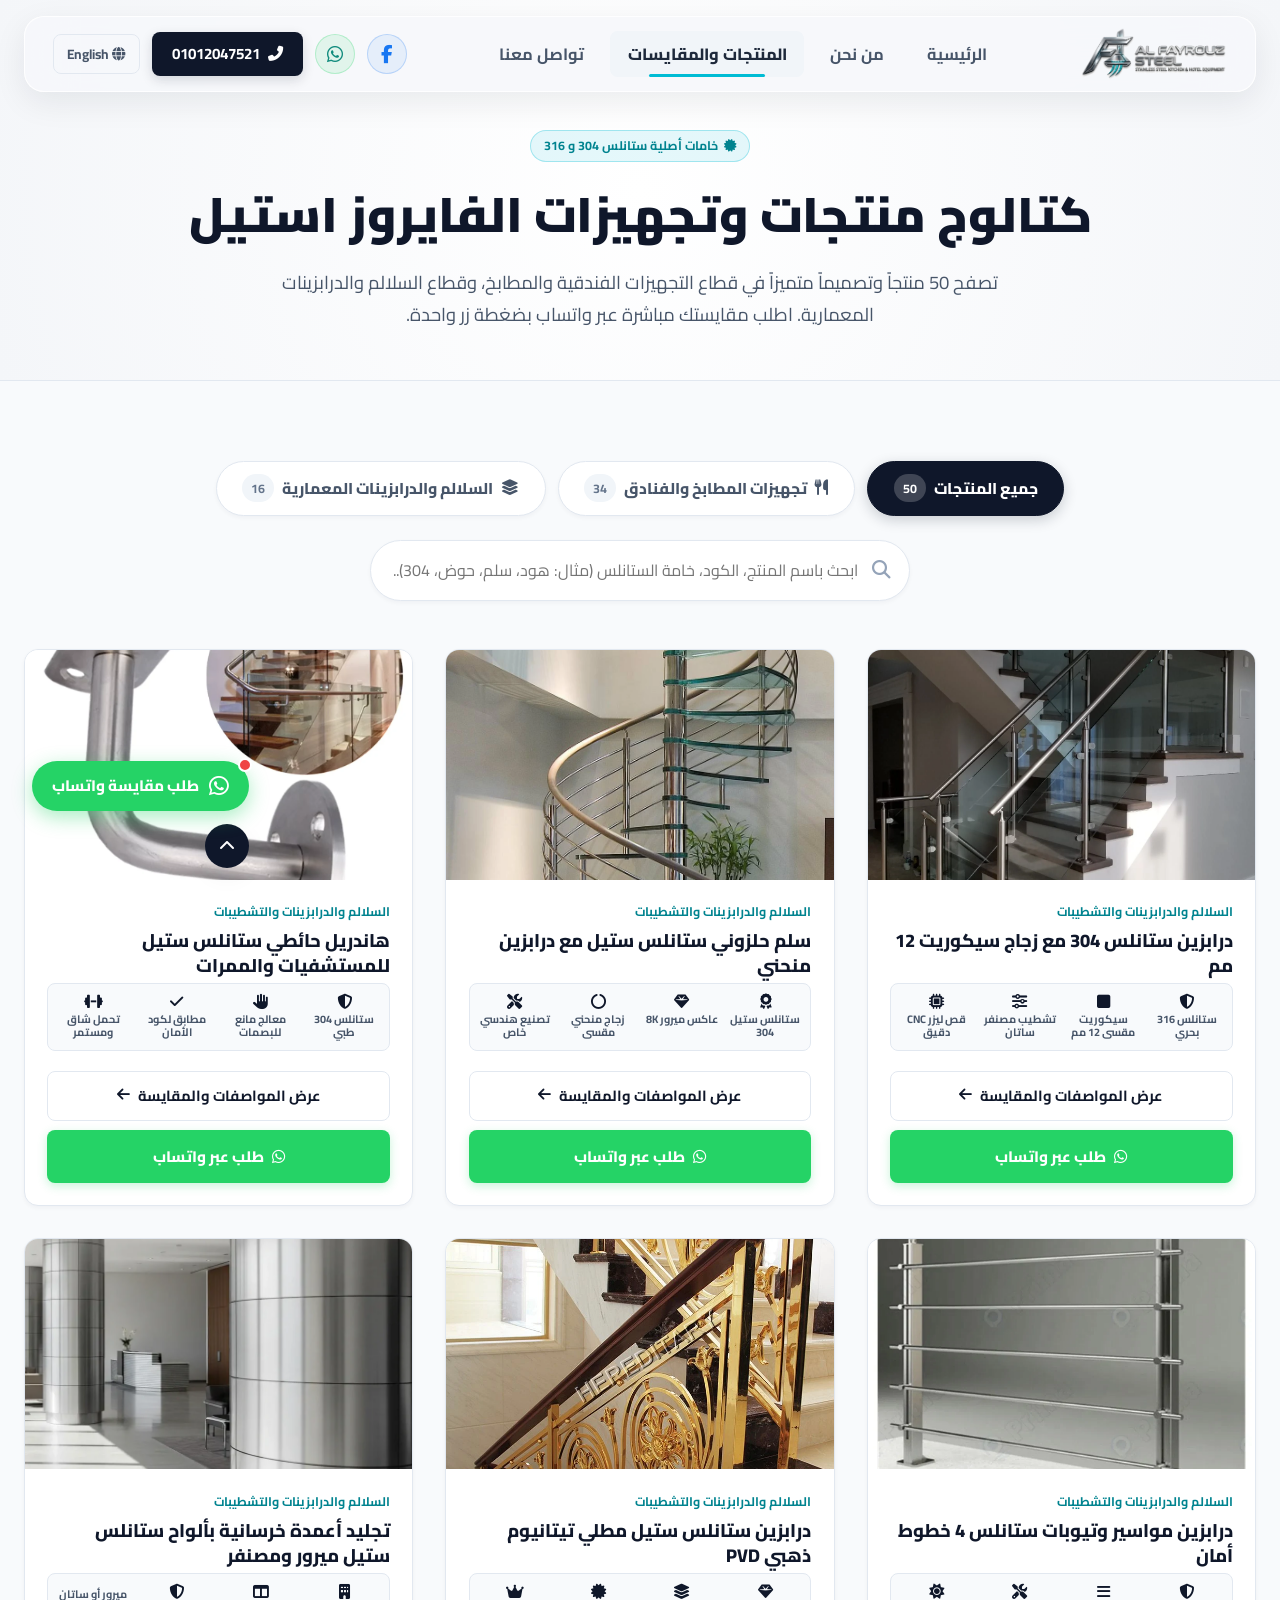
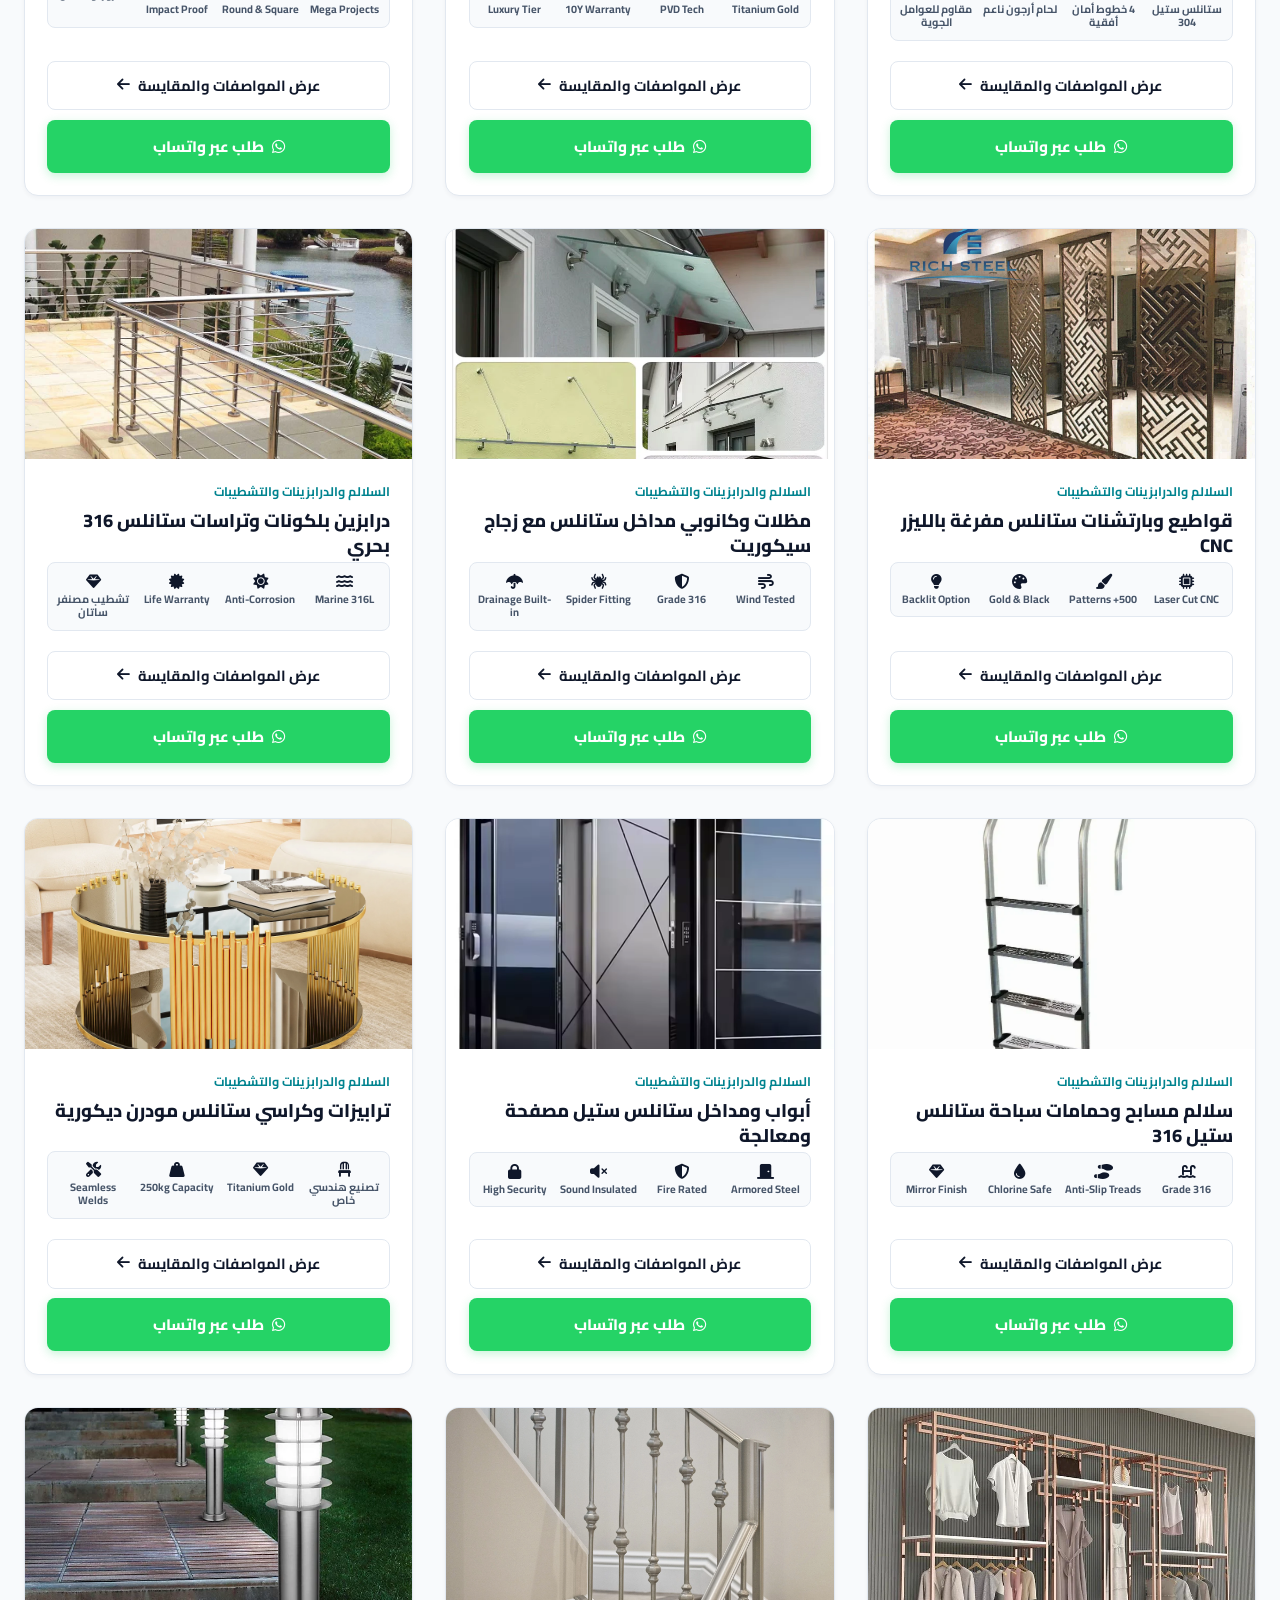
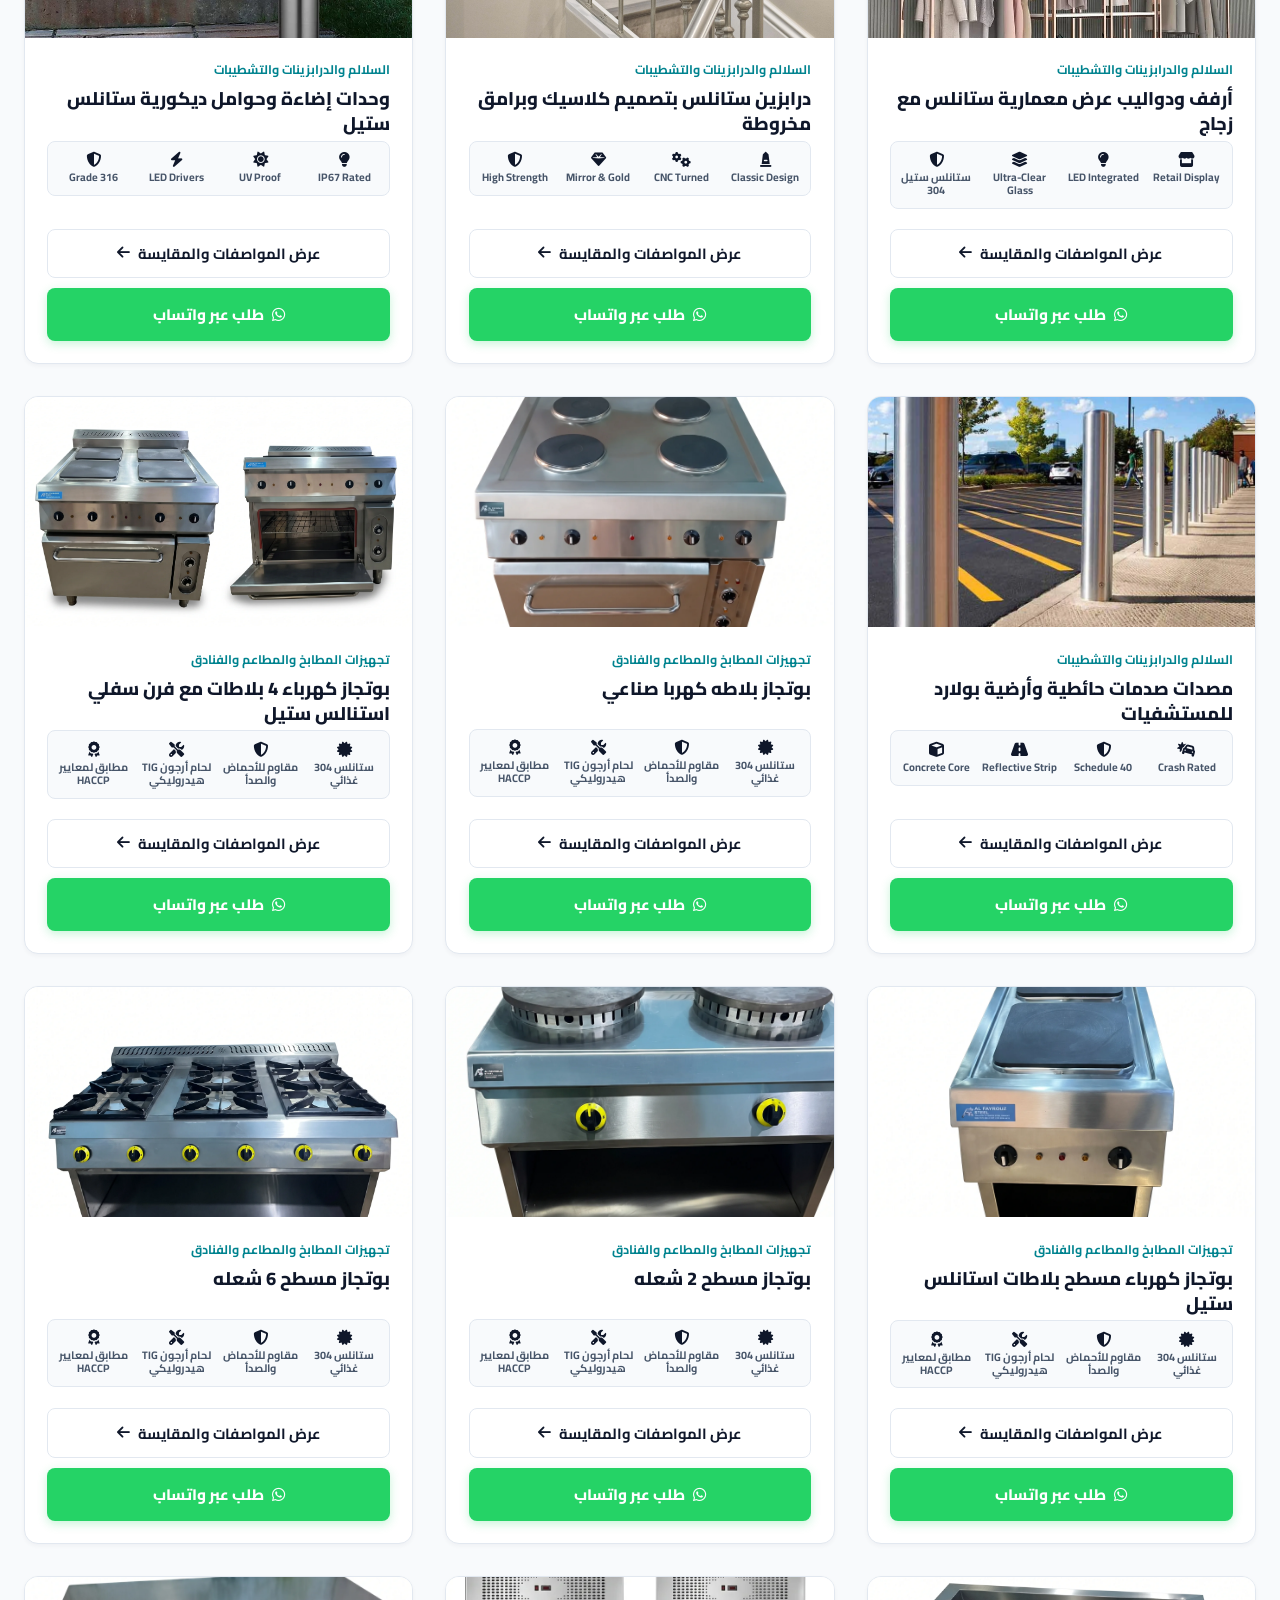
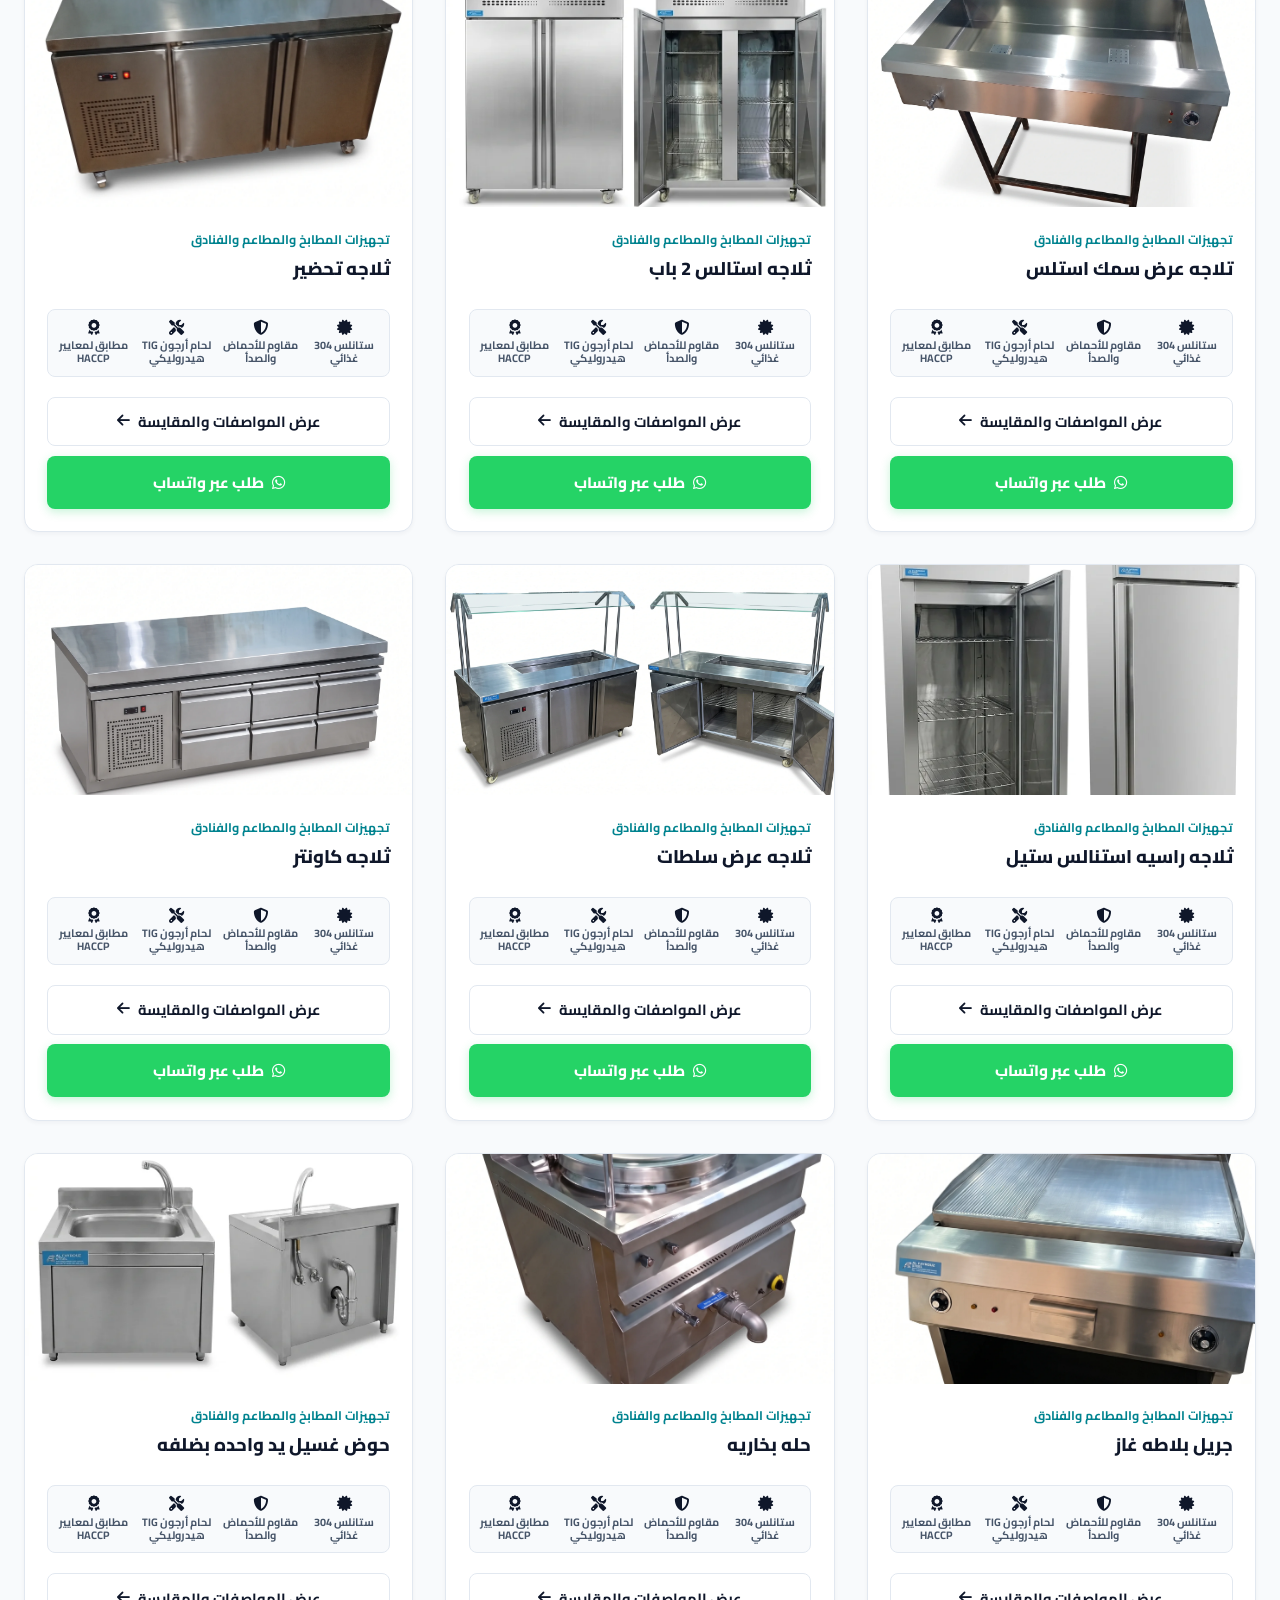
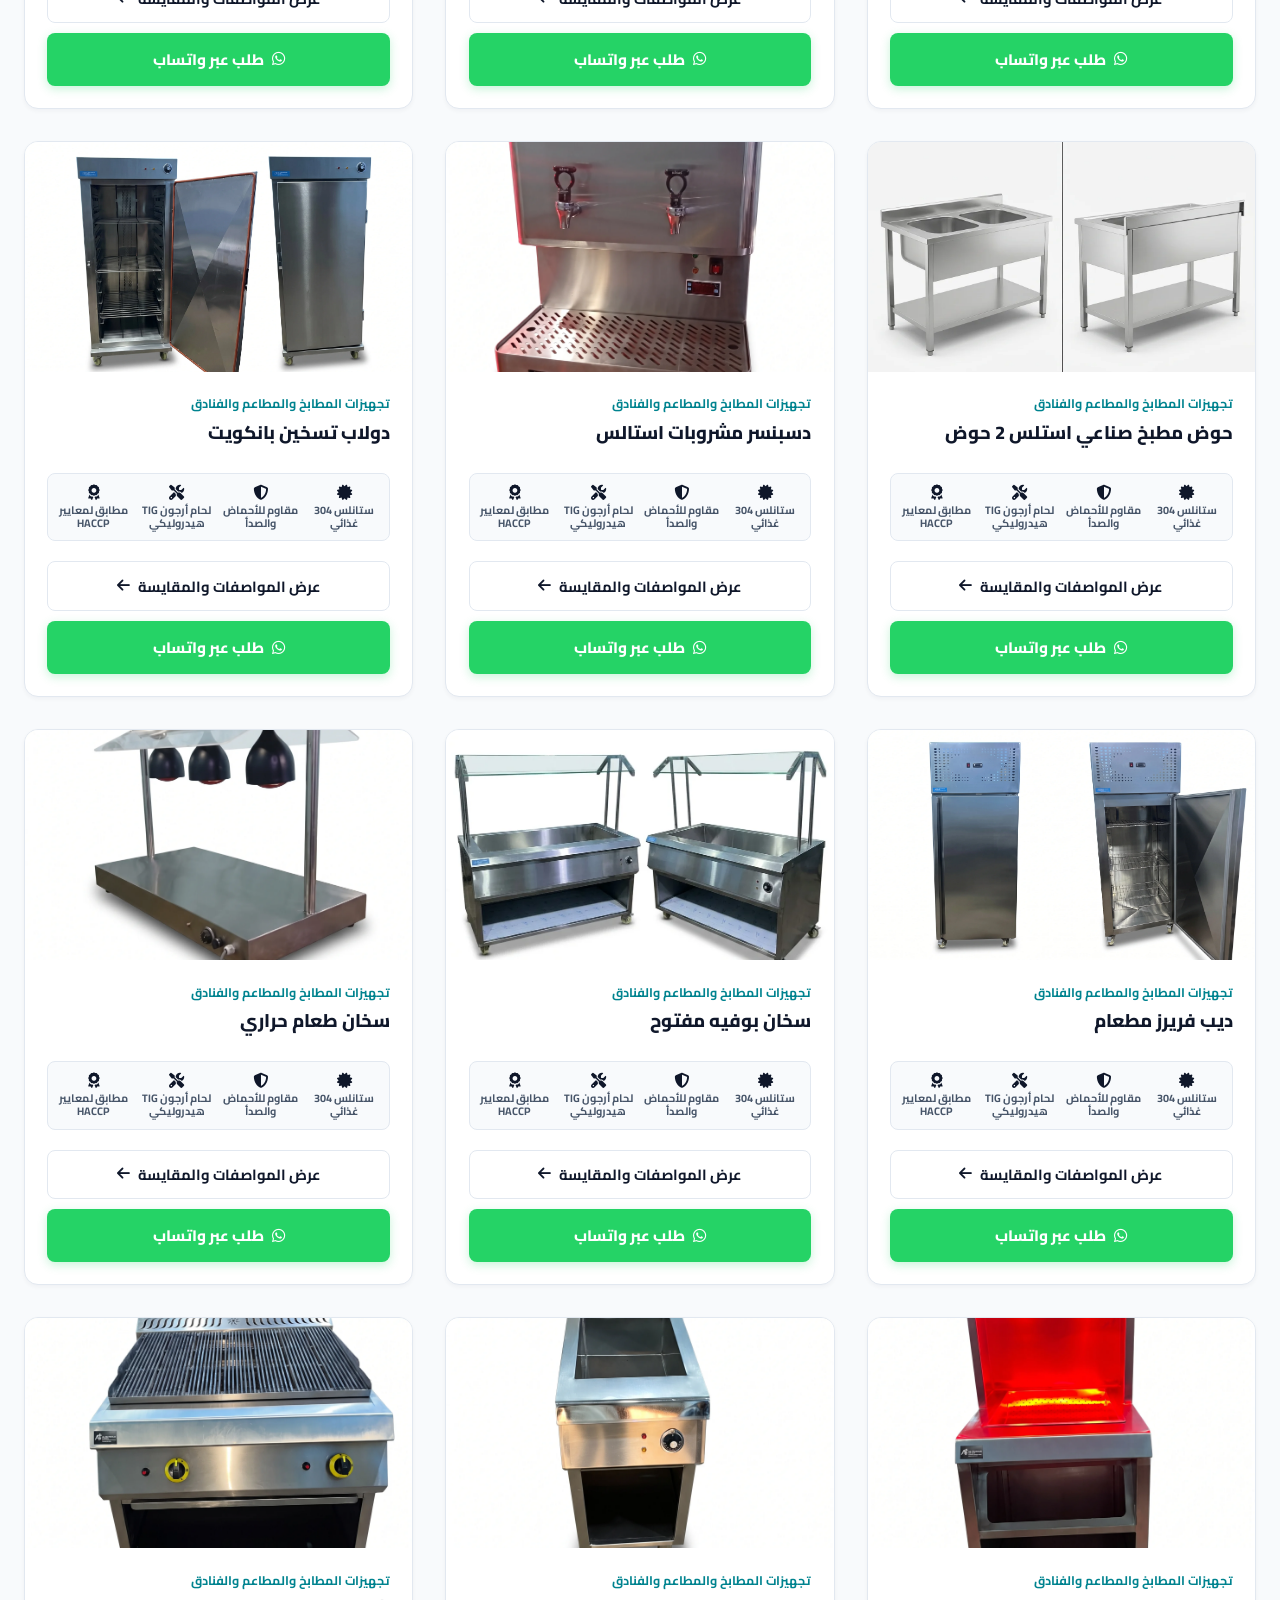
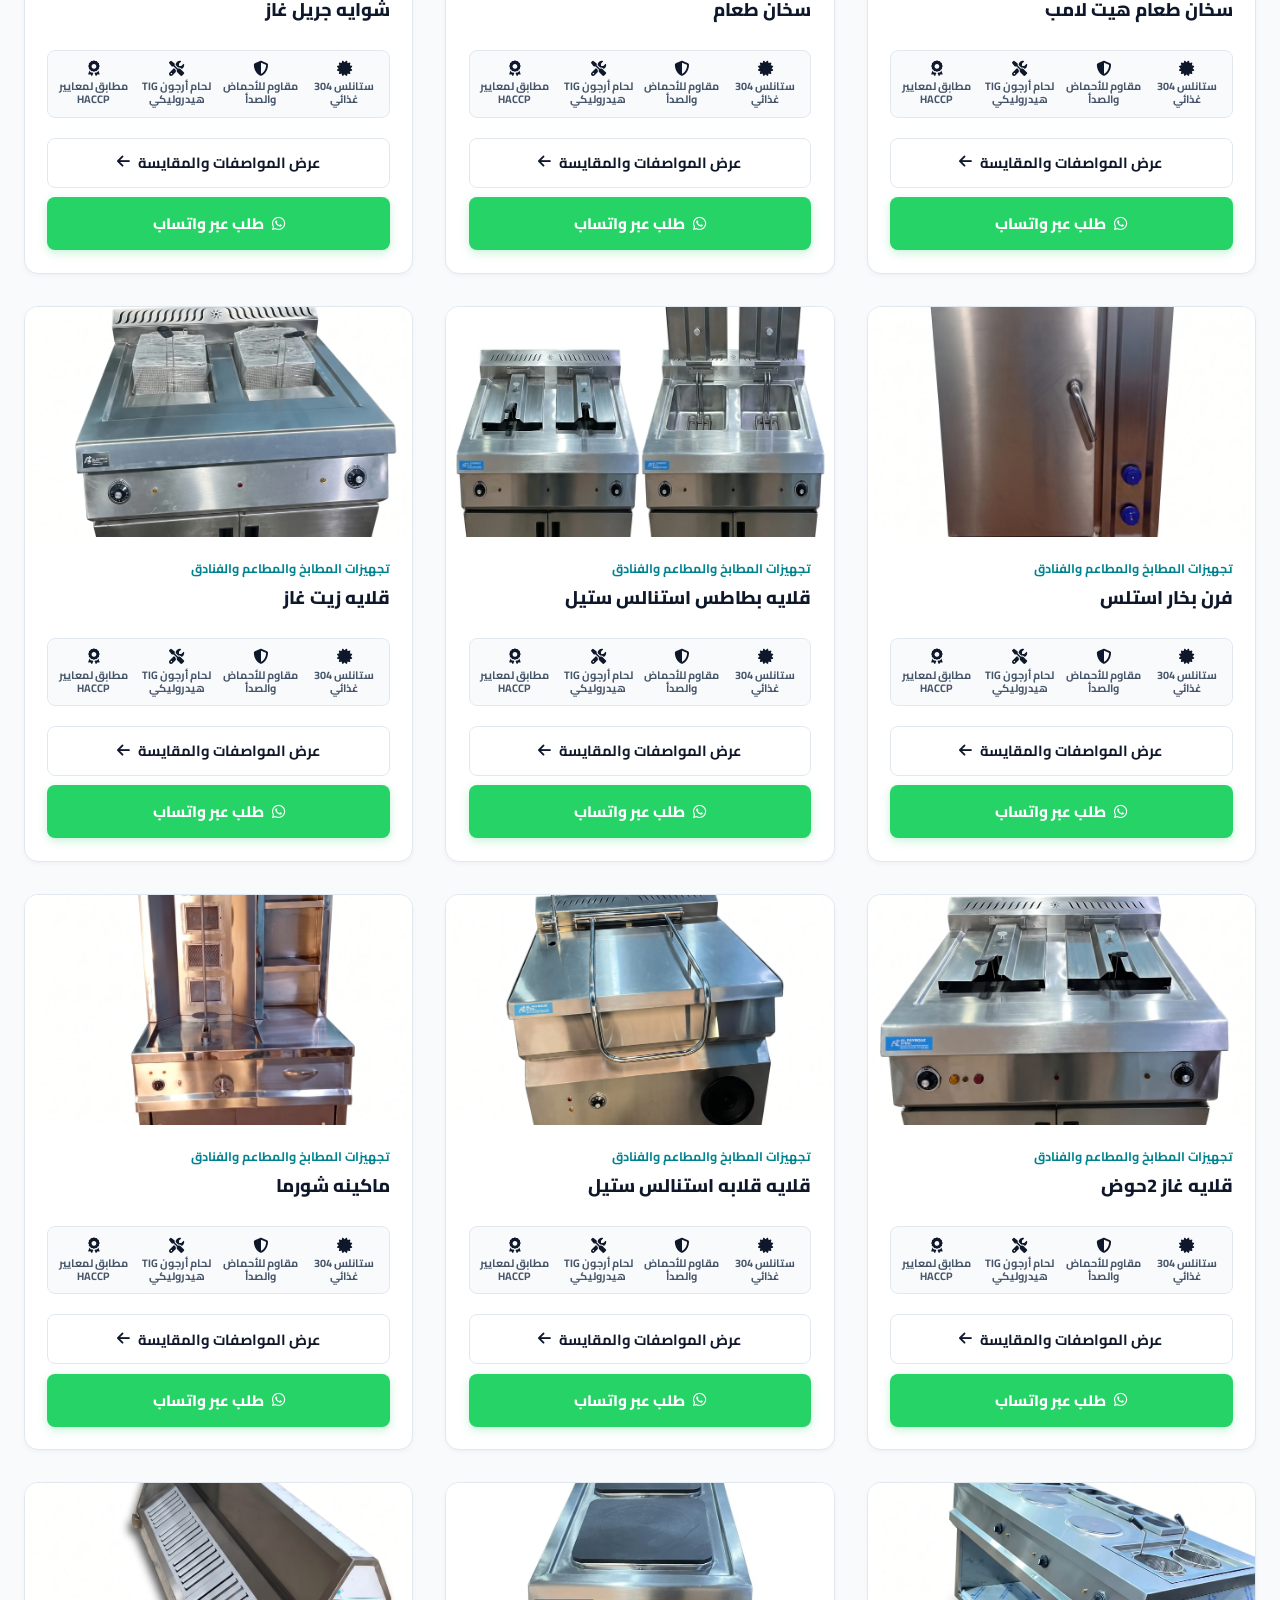
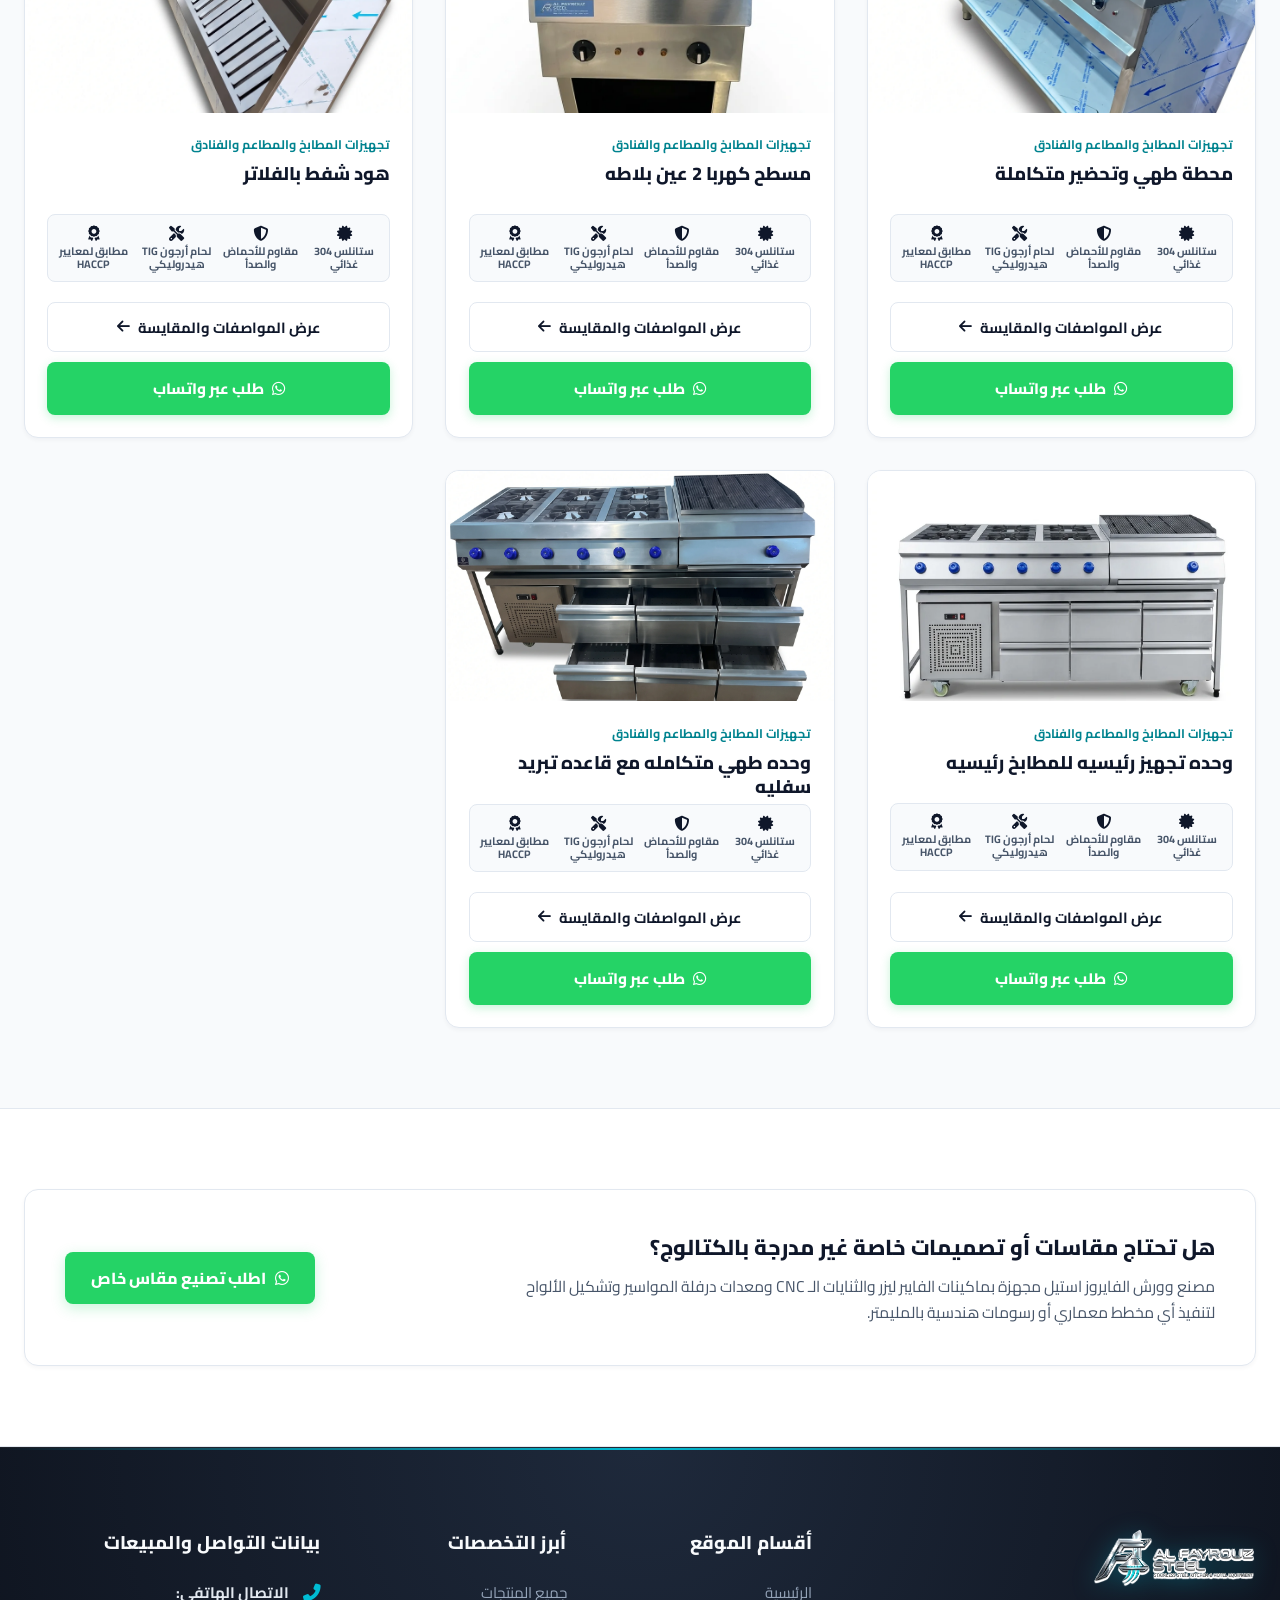
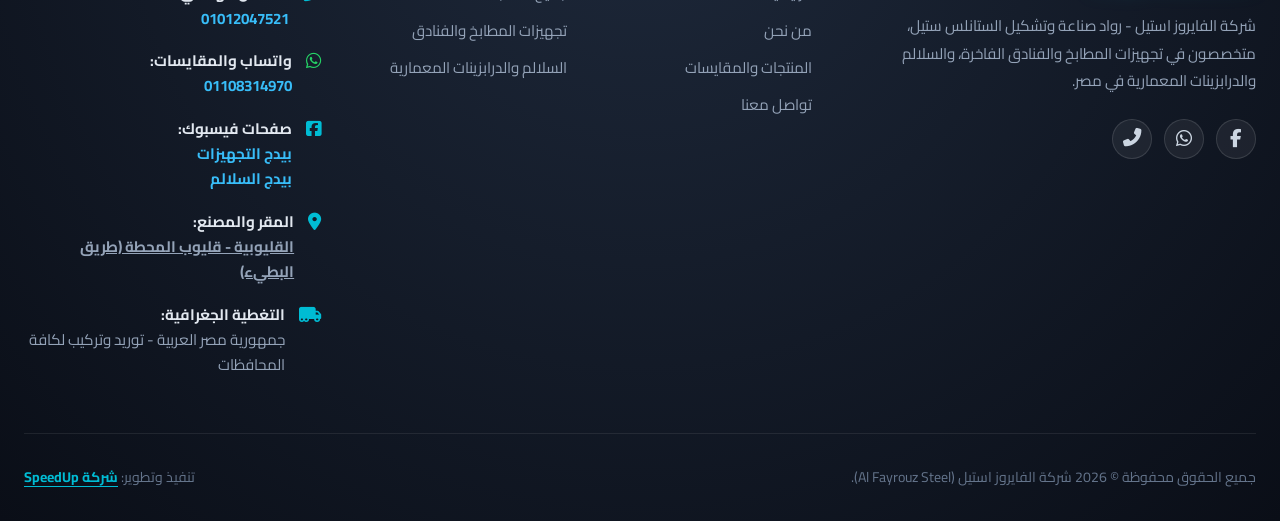
==== products.html @ efc1c026 "Initial commit" ====
<!DOCTYPE html>
<html lang="ar" dir="rtl">
<head>
  <meta charset="UTF-8" />
  <meta name="viewport" content="width=device-width, initial-scale=1.0" />
  
  <!-- Instant Anti-Flicker Bilingual Engine Pre-Init (Zero Flash of Arabic when English active) -->
  <script>
    (function() {
      var urlParams = new URLSearchParams(window.location.search);
      var paramLang = urlParams.get('lang');
      if (paramLang === 'ar' || paramLang === 'en') {
        localStorage.setItem('alfayrouz_lang', paramLang);
      }
      var lang = localStorage.getItem('alfayrouz_lang') || 'ar';
      document.documentElement.lang = lang;
      document.documentElement.dir = (lang === 'en') ? 'ltr' : 'rtl';
      if (lang === 'en') {
        document.documentElement.classList.add('ltr-mode', 'lang-en-init');
      }
    })();
  </script>
  <!-- SEO Primary Meta Tags -->
  <title>كتالوج منتجات وتجهيزات الستانلس ستيل | الفايروز استيل</title>
  <meta name="description" content="كتالوج منتجات الفايروز استيل - 50 منتجاً وتصميماً متميزاً في السلالم والدرابزينات وتجهيزات مطابخ المطاعم والفنادق من الستانلس ستيل 304 و 316 مع طلب مقايسة مباشر عبر واتساب." />
  <meta name="keywords" content="كتالوج الفايروز استيل, اسعار ترابيزات استانلس, هودات مطاعم 304, درابزين زجاج سيكوريت, سلالم استانلس حلزونية, احواض حلل استانلس, قلايات مطاعم, Al Fayrouz Steel catalog" />
  <meta name="author" content="شركة الفايروز استيل - Al Fayrouz Steel" />
  <meta name="robots" content="index, follow, max-snippet:-1, max-image-preview:large, max-video-preview:-1" />
  <meta name="theme-color" content="#0f172a" />
  <link rel="canonical" href="https://alfayrouzsteel.com/products.html" />
  <link rel="alternate" hreflang="ar" href="https://alfayrouzsteel.com/products.html" />
  <link rel="alternate" hreflang="en" href="https://alfayrouzsteel.com/products.html?lang=en" />
  <link rel="alternate" hreflang="x-default" href="https://alfayrouzsteel.com/products.html" />

  <!-- Localized Geo Targeting (Egypt - Qalyubia / Greater Cairo) -->
  <meta name="geo.region" content="EG-KB" />
  <meta name="geo.placename" content="Qalyub, Al-Qalyubia, Egypt" />
  <meta name="geo.position" content="30.180586;31.227800" />
  <meta name="ICBM" content="30.180586, 31.227800" />
  <meta name="DC.title" content="كتالوج منتجات وتجهيزات الستانلس ستيل | الفايروز استيل" />
  <meta name="DC.creator" content="شركة الفايروز استيل - Al Fayrouz Steel" />
  <meta name="DC.coverage" content="Egypt, Qalyubia, Cairo, Giza, Alexandria" />
  <meta name="DC.language" content="ar" />

  <!-- Open Graph / Facebook -->
  <meta property="og:type" content="website" />
  <meta property="og:url" content="https://alfayrouzsteel.com/products.html" />
  <meta property="og:title" content="كتالوج منتجات ومقايسات الستانلس ستيل | الفايروز استيل" />
  <meta property="og:description" content="تصفح 50 منتجاً قياسياً ومخصصاً في تجهيزات المطابخ والفنادق والسلالم والدرابزينات المعمارية من خامات 304 و 316." />
  <meta property="og:image" content="https://alfayrouzsteel.com/assets/hero_clean_stage.webp" />
  <meta property="og:image:secure_url" content="https://alfayrouzsteel.com/assets/hero_clean_stage.webp" />
  <meta property="og:image:type" content="image/webp" />
  <meta property="og:image:width" content="1200" />
  <meta property="og:image:height" content="630" />
  <meta property="og:image:alt" content="كتالوج منتجات وتجهيزات الفايروز استيل" />
  <meta property="og:site_name" content="الفايروز استيل - Al Fayrouz Steel" />
  <meta property="og:locale" content="ar_AR" />
  <meta property="og:locale:alternate" content="en_US" />

  <!-- Twitter Card -->
  <meta name="twitter:card" content="summary_large_image" />
  <meta name="twitter:title" content="كتالوج منتجات ومقايسات الفايروز استيل" />
  <meta name="twitter:description" content="50 تصميماً متميزاً من الستانلس ستيل 304 و 316 للمطابخ والفنادق والسلالم." />
  <meta name="twitter:image" content="https://alfayrouzsteel.com/assets/hero_clean_stage.webp" />
  <meta name="twitter:image:alt" content="كتالوج منتجات الفايروز استيل" />

  <!-- Favicon (WebP) -->
  <link rel="icon" type="image/webp" href="assets/logo.webp" />

  <!-- High-Performance Font Preloads (0ms local rendering, zero font shifting) -->
  <link rel="preload" href="fonts/cairo-0.woff2" as="font" type="font/woff2" crossorigin />
  <link rel="preload" href="fonts/cairo-9.woff2" as="font" type="font/woff2" crossorigin />
  <link rel="preload" href="fonts/fa-solid-900.woff2" as="font" type="font/woff2" crossorigin />

  <!-- Local High-Speed Fonts & Icons (100% Local, 0ms Instant Load, Zero Broken Squares) -->
  <link rel="stylesheet" href="css/cairo-local.css" />
  <link rel="stylesheet" href="css/fontawesome-local.css" />

  <!-- Master Stylesheet -->
  <link rel="stylesheet" href="css/style.css" />

  <!-- Structured Data JSON-LD (CollectionPage, ItemList & BreadcrumbList) -->
  <script type="application/ld+json">
  [
    {
      "@context": "https://schema.org",
      "@type": "CollectionPage",
      "name": "كتالوج منتجات وتجهيزات الفايروز استيل",
      "description": "كتالوج متكامل يضم 50 منتجاً في تجهيزات المطابخ والفنادق والسلالم والدرابزينات المعمارية.",
      "url": "https://alfayrouzsteel.com/products.html",
      "mainEntity": {
        "@type": "ItemList",
        "numberOfItems": 50,
        "itemListElement": [
          {
            "@type": "ListItem",
            "position": 1,
            "name": "تجهيزات المطابخ والمطاعم والفنادق (34 منتج)",
            "url": "https://alfayrouzsteel.com/products.html?category=kitchen"
          },
          {
            "@type": "ListItem",
            "position": 2,
            "name": "السلالم والدرابزينات والتشطيبات المعمارية (16 منتج)",
            "url": "https://alfayrouzsteel.com/products.html?category=architectural"
          }
        ]
      }
    },
    {
      "@context": "https://schema.org",
      "@type": "BreadcrumbList",
      "itemListElement": [
        {
          "@type": "ListItem",
          "position": 1,
          "name": "الرئيسية",
          "item": "https://alfayrouzsteel.com/"
        },
        {
          "@type": "ListItem",
          "position": 2,
          "name": "المنتجات والمقايسات",
          "item": "https://alfayrouzsteel.com/products.html"
        }
      ]
    }
  ]
  </script>
</head>
<body>

  <!-- Site Header -->
  <header class="site-header">
    <div class="container">
      <nav class="navbar">
        <a href="index.html" class="brand-logo" title="الفايروز استيل">
          <img src="assets/logo.webp" alt="لوجو الفايروز استيل - Al Fayrouz Steel" />
        </a>

        <!-- Desktop Navigation Links -->
        <div class="nav-links">
          <a href="index.html" class="nav-link">
            <span data-i18n="nav_home">الرئيسية</span>
          </a>
          <a href="about.html" class="nav-link">
            <span data-i18n="nav_about">من نحن</span>
          </a>
          <a href="products.html" class="nav-link active">
            <span data-i18n="nav_products">المنتجات والمقايسات</span>
          </a>
          <a href="contact.html" class="nav-link">
            <span data-i18n="nav_contact">تواصل معنا</span>
          </a>
        </div>

        <!-- Header Actions -->
        <div class="header-actions">
          <div class="fb-dropdown-wrapper">
            <button type="button" class="social-link fb fb-dropdown-trigger" title="صفحات فيسبوك الرسمية" aria-label="صفحات فيسبوك الرسمية" aria-expanded="false">
              <i class="fab fa-facebook-f"></i>
            </button>
            <div class="fb-dropdown-menu" role="menu">
              <a href="https://www.facebook.com/profile.php?id=61580929554967" target="_blank" rel="noopener noreferrer" class="fb-dropdown-item" role="menuitem">
                <span class="fb-dropdown-icon"><i class="fab fa-facebook-f"></i></span>
                <span data-i18n="footer_fb_kitchen">بيدج التجهيزات</span>
              </a>
              <a href="https://www.facebook.com/profile.php?id=61592318002713" target="_blank" rel="noopener noreferrer" class="fb-dropdown-item" role="menuitem">
                <span class="fb-dropdown-icon"><i class="fab fa-facebook-f"></i></span>
                <span data-i18n="footer_fb_stairs">بيدج السلالم</span>
              </a>
            </div>
          </div>
          <a href="https://wa.me/201108314970" target="_blank" rel="noopener noreferrer" class="social-link wa" title="محادثة واتساب مباشرة">
            <i class="fab fa-whatsapp"></i>
          </a>
          <a href="tel:01012047521" class="btn-header-call">
            <i class="fas fa-phone-alt"></i>
            <span data-i18n="call_btn_text">01012047521</span>
          </a>
          <button class="lang-toggle" title="Switch Language" aria-label="تبديل اللغة">
            <i class="fas fa-globe"></i>
            <span class="lang-text" data-i18n="lang_toggle_text">English</span>
          </button>
          
          <button class="hamburger-btn" aria-label="فتح القائمة">
            <i class="fas fa-bars"></i>
          </button>
        </div>
      </nav>
    </div>
  </header>

  <!-- Mobile Nav Drawer -->
  <div class="mobile-nav">
    <a href="index.html" class="nav-link" data-i18n="nav_home">الرئيسية</a>
    <a href="about.html" class="nav-link" data-i18n="nav_about">من نحن</a>
    <a href="products.html" class="nav-link active" data-i18n="nav_products">المنتجات والمقايسات</a>
    <a href="contact.html" class="nav-link" data-i18n="nav_contact">تواصل معنا</a>
    <div style="display: flex; gap: 1rem; margin-top: 1rem;">
      <a href="tel:01012047521" class="btn btn-primary" style="flex: 1;">
        <i class="fas fa-phone-alt"></i> 01012047521
      </a>
      <a href="https://wa.me/201108314970" target="_blank" class="btn btn-whatsapp" style="flex: 1;">
        <i class="fab fa-whatsapp"></i> واتساب
      </a>
    </div>
    <div class="mobile-lang-wrap" style="margin-top: 0.5rem; padding-top: 1rem; border-top: 1px solid var(--steel-border);">
      <button class="lang-toggle mobile-nav-lang-btn" title="Switch Language" aria-label="تبديل اللغة" style="width: 100%; display: flex; align-items: center; justify-content: center; gap: 0.6rem; padding: 0.75rem 1rem; font-size: 1rem; border-radius: 10px; background: #f8fafc; border: 1px solid var(--steel-border); color: #0f172a; font-weight: 700; cursor: pointer;">
        <i class="fas fa-globe"></i>
        <span class="lang-text" data-i18n="lang_toggle_text">English</span>
      </button>
    </div>
  </div>

  <main>
    <!-- Catalog Hero Banner -->
    <div style="padding: 130px 0 50px; background: radial-gradient(circle at center, #ffffff 0%, #f4f6f9 100%); border-bottom: 1px solid var(--steel-border); text-align: center;">
      <div class="container">
        <span class="badge-tag highlight" style="margin-bottom: 0.8rem;">
          <i class="fas fa-certificate"></i> <span data-i18n="catalog_tag">خامات أصلية ستانلس 304 و 316</span>
        </span>
        <h1 data-i18n="catalog_hero_title" style="font-size: clamp(2.2rem, 3.8vw, 3.2rem); font-weight: 900; color: #0f172a; margin-bottom: 0.75rem;">
          كتالوج منتجات وتجهيزات الفايروز استيل
        </h1>
        <p data-i18n="catalog_hero_subtitle" style="font-size: 1.15rem; color: #475569; max-width: 720px; margin: 0 auto; line-height: 1.7;">
          تصفح 50 منتجاً وتصميماً متميزاً في قطاع التجهيزات الفندقية والمطابخ، وقطاع السلالم والدرابزينات المعمارية. اطلب مقايستك مباشرة عبر واتساب بضغطة زر واحدة.
        </p>
      </div>
    </div>

    <!-- Catalog Section -->
    <section id="products-catalog-section" class="section">
      <div class="container">
        
        <!-- Catalog Toolbar (Tabs & Search) -->
        <div class="catalog-toolbar">
          
          <!-- Filter Tabs -->
          <div class="category-tabs">
            <button class="tab-btn active" data-category="all">
              <span data-i18n="tab_all">جميع المنتجات</span>
              <span class="count-badge" id="count-all">50</span>
            </button>
            <button class="tab-btn" data-category="kitchen">
              <i class="fas fa-utensils"></i>
              <span data-i18n="tab_kitchen">تجهيزات المطابخ والفنادق</span>
              <span class="count-badge" id="count-kit">34</span>
            </button>
            <button class="tab-btn" data-category="architectural">
              <i class="fas fa-layer-group"></i>
              <span data-i18n="tab_arch">السلالم والدرابزينات المعمارية</span>
              <span class="count-badge" id="count-arc">16</span>
            </button>
          </div>

          <!-- Live Search Input -->
          <div class="search-box-wrap">
            <i class="fas fa-search search-icon"></i>
            <input type="text" id="product-search" class="search-input" data-i18n-placeholder="search_placeholder" placeholder="ابحث باسم المنتج، الكود، خامة الستانلس (مثال: هود، سلم، حوض، 304)..." />
          </div>

        </div>

        <!-- Products Grid (Renders all 50 items dynamically) -->
        <div id="products-grid" class="products-grid">
          <!-- Rendered via JS -->
        </div>

      </div>
    </section>

    <!-- Quality Assurance Notice -->
    <section class="section alt-bg">
      <div class="container">
        <div style="background: #ffffff; border: 1px solid var(--steel-border); border-radius: var(--radius-md); padding: 2.5rem; display: flex; align-items: center; justify-content: space-between; flex-wrap: wrap; gap: 2rem; box-shadow: var(--shadow-sm);">
          <div>
            <h3 style="font-size: 1.35rem; font-weight: 800; color: #0f172a; margin-bottom: 0.5rem;" data-i18n="custom_banner_title">
              <i class="fas fa-tools" style="color: #00bcd4; margin-left: 0.5rem;"></i> هل تحتاج مقاسات أو تصميمات خاصة غير مدرجة بالكتالوج؟
            </h3>
            <p style="color: #475569; font-size: 0.98rem; max-width: 700px; line-height: 1.65;" data-i18n="custom_banner_desc">
              مصنع وورش <strong>الفايروز استيل</strong> مجهزة بماكينات الفايبر ليزر والثنايات الـ CNC ومعدات درفلة المواسير وتشكيل الألواح لتنفيذ أي مخطط معماري أو رسومات هندسية بالمليمتر.
            </p>
          </div>
          <a href="https://wa.me/201108314970?text=%D8%A7%D9%84%D8%B3%D9%84%D8%A7%D9%85%20%D8%B9%D9%84%D9%8A%D9%83%D9%85%D8%8C%20%D9%84%D8%AF%D9%8A%20%D9%85%D8%AE%D8%B7%D8%B7%20%D9%87%D9%86%D8%AF%D8%B3%D9%8A%20/%20%D9%85%D9%82%D8%A7%D8%B3%D8%A7%D8%AA%20%D8%AE%D8%A7%D8%B5%D8%A9%20%D8%A3%D8%B1%D8%BA%D8%A8%20%D9%81%D9%8A%20%D8%AA%D8%B3%D8%B9%D9%8A%D8%B1%D9%87%D8%A7" target="_blank" rel="noopener noreferrer" class="btn btn-whatsapp" style="white-space: nowrap;">
            <i class="fab fa-whatsapp"></i> <span data-i18n="custom_banner_btn">اطلب تصنيع مقاس خاص</span>
          </a>
        </div>
      </div>
    </section>
  </main>

  <!-- Modals -->
  <!-- Product Specifications & Details Modal -->
  <div id="detail-modal-overlay" class="modal-overlay" aria-hidden="true" role="dialog">
    <div class="modal-box detail-modal-box">
      <button type="button" class="modal-close-btn" onclick="window.AlFayrouzApp.closeModals()" aria-label="إغلاق">
        <i class="fas fa-times"></i>
      </button>
      <div id="detail-modal-content">
        <!-- Rendered via JS -->
      </div>
    </div>
  </div>

  <!-- Branded WhatsApp Order Modal (Matching screenshot) -->
  <div id="wa-modal-overlay" class="modal-overlay" aria-hidden="true" role="dialog">
    <div class="modal-box wa-order-modal-box">
      <!-- Modal Header -->
      <div class="wa-modal-header">
        <div class="wa-header-brand-wrap">
          <div class="wa-header-icon">
            <i class="fab fa-whatsapp"></i>
          </div>
          <div class="wa-header-text">
            <h3 data-i18n="wa_modal_title">طلب عبر واتساب</h3>
            <p data-i18n="wa_modal_subtitle">أرسل طلبك مباشرةً وسنرد فوراً</p>
          </div>
        </div>
        <button type="button" class="wa-header-close" onclick="window.AlFayrouzApp.closeModals()" aria-label="إغلاق">
          <i class="fas fa-times"></i>
        </button>
      </div>

      <!-- Modal Body -->
      <div class="wa-modal-body">
        <form id="wa-order-form">
          <!-- Field 1: Requested Product -->
          <div class="wa-form-group">
            <label for="wa-modal-prod-input" class="wa-form-label" data-i18n="wa_modal_prod_label">المنتج المطلوب</label>
            <div class="wa-input-wrapper">
              <input type="text" id="wa-modal-prod-input" class="wa-form-input" readonly />
              <span class="wa-input-icon"><i class="fas fa-cube"></i></span>
            </div>
          </div>

          <!-- Field 2: Full Name -->
          <div class="wa-form-group">
            <label for="wa-client-name" class="wa-form-label" data-i18n="wa_modal_name_label">الاسم الكريم</label>
            <div class="wa-input-wrapper">
              <input type="text" id="wa-client-name" class="wa-form-input" data-i18n-placeholder="wa_modal_name_ph" placeholder="أدخل اسمك بالكامل" required />
              <span class="wa-input-icon"><i class="fas fa-user"></i></span>
            </div>
          </div>

          <!-- Field 3: Phone Number -->
          <div class="wa-form-group">
            <label for="wa-client-phone" class="wa-form-label" data-i18n="wa_modal_phone_label">رقم الهاتف</label>
            <div class="wa-input-wrapper">
              <input type="tel" id="wa-client-phone" class="wa-form-input" data-i18n-placeholder="wa_modal_phone_ph" placeholder="مثال: 01000000000" required />
              <span class="wa-input-icon"><i class="fas fa-phone-alt"></i></span>
            </div>
          </div>

          <!-- Field 4: Address -->
          <div class="wa-form-group">
            <label for="wa-client-address" class="wa-form-label" data-i18n="wa_modal_addr_label">العنوان</label>
            <div class="wa-input-wrapper">
              <input type="text" id="wa-client-address" class="wa-form-input" data-i18n-placeholder="wa_modal_addr_ph" placeholder="المحافظة، المدينة، الشارع" />
              <span class="wa-input-icon"><i class="fas fa-map-marker-alt"></i></span>
            </div>
          </div>

          <!-- Field 5: Notes / Quantities -->
          <div class="wa-form-group">
            <label for="wa-client-notes" class="wa-form-label" data-i18n="wa_modal_notes_label">تفاصيل إضافية (اختياري)</label>
            <div class="wa-input-wrapper">
              <textarea id="wa-client-notes" class="wa-form-input wa-form-textarea" data-i18n-placeholder="wa_modal_notes_ph" placeholder="العدد المطلوب، المقاس، أو أي ملاحظات خاصة بالتوصيل..."></textarea>
              <span class="wa-input-icon"><i class="fas fa-file-alt"></i></span>
            </div>
          </div>

          <!-- Submit Button -->
          <button type="submit" class="wa-form-submit-btn">
            <i class="fab fa-whatsapp"></i>
            <span data-i18n="wa_modal_confirm_btn">تأكيد ومراسلة عبر واتساب</span>
          </button>
        </form>
      </div>
    </div>
  </div>

  <!-- Floating Elements -->
  <div class="floating-widgets">
    <a href="https://wa.me/201108314970?text=%D8%A7%D9%84%D8%B3%D9%84%D8%A7%D9%85%20%D8%B9%D9%84%D9%8A%D9%83%D9%85%D8%8C%20%D8%A3%D8%B1%D8%BA%D8%A8%20%D9%81%D9%8A%20%D8%A7%D9%84%D8%A7%D8%B3%D8%AA%D9%81%D8%B3%D8%A7%D8%B1%20%D8%B9%D9%86%20%D9%85%D9%86%D8%AA%D8%AC%D8%A7%D8%AA%20%D8%A7%D9%84%D9%81%D8%A7%D9%8A%D8%B1%D9%88%D8%B2%20%D8%A7%D8%B3%D8%AA%D9%8A%D9%84" target="_blank" rel="noopener noreferrer" class="floating-wa-btn" title="تحدث معنا على واتساب">
      <span class="pulse-circle"></span>
      <i class="fab fa-whatsapp"></i>
      <span data-i18n="floating_wa_text">طلب مقايسة واتساب</span>
    </a>
    <button class="btn-scroll-top" title="الرجوع للأعلى">
      <i class="fas fa-chevron-up"></i>
    </button>
  </div>

  <!-- Site Footer (With 100% Transparent WebP Logo) -->
  <footer class="site-footer">
    <div class="container">
      <div class="footer-grid">
        
        <div class="footer-brand">
          <img src="assets/logo_footer.webp" alt="الفايروز استيل" />
          <p data-i18n="footer_brand_desc">
            شركة <strong>الفايروز استيل</strong> - رواد صناعة وتشكيل الستانلس ستيل، متخصصون في تجهيزات المطابخ والفنادق الفاخرة، والسلالم والدرابزينات المعمارية في مصر.
          </p>
          <div class="footer-social-links">
            <div class="fb-dropdown-wrapper footer-fb-dropdown">
              <button type="button" class="social-link fb fb-dropdown-trigger" title="صفحات فيسبوك الرسمية" aria-label="صفحات فيسبوك الرسمية" aria-expanded="false">
                <i class="fab fa-facebook-f"></i>
              </button>
              <div class="fb-dropdown-menu" role="menu">
                <a href="https://www.facebook.com/profile.php?id=61580929554967" target="_blank" rel="noopener noreferrer" class="fb-dropdown-item" role="menuitem">
                  <span class="fb-dropdown-icon"><i class="fab fa-facebook-f"></i></span>
                  <span data-i18n="footer_fb_kitchen">بيدج التجهيزات</span>
                </a>
                <a href="https://www.facebook.com/profile.php?id=61592318002713" target="_blank" rel="noopener noreferrer" class="fb-dropdown-item" role="menuitem">
                  <span class="fb-dropdown-icon"><i class="fab fa-facebook-f"></i></span>
                  <span data-i18n="footer_fb_stairs">بيدج السلالم</span>
                </a>
              </div>
            </div>
            <a href="https://wa.me/201108314970" target="_blank" rel="noopener noreferrer" class="social-link wa" title="واتساب المبيعات والمقايسات">
              <i class="fab fa-whatsapp"></i>
            </a>
            <a href="tel:01012047521" class="social-link" title="اتصال هاتفي">
              <i class="fas fa-phone-alt"></i>
            </a>
          </div>
        </div>

        <div class="footer-col">
          <h4 data-i18n="footer_sections_title">أقسام الموقع</h4>
          <div class="footer-links">
            <a href="index.html" data-i18n="nav_home">الرئيسية</a>
            <a href="about.html" data-i18n="nav_about">من نحن</a>
            <a href="products.html" data-i18n="nav_products">المنتجات والمقايسات</a>
            <a href="contact.html" data-i18n="nav_contact">تواصل معنا</a>
          </div>
        </div>

        <div class="footer-col">
          <h4 data-i18n="footer_specialties_title">أبرز التخصصات</h4>
          <div class="footer-links">
            <a href="products.html?category=all#products-catalog-section" data-i18n="footer_spec_1">جميع المنتجات</a>
            <a href="products.html?category=kitchen#products-catalog-section" data-i18n="footer_spec_2">تجهيزات المطابخ والفنادق</a>
            <a href="products.html?category=architectural#products-catalog-section" data-i18n="footer_spec_3">السلالم والدرابزينات المعمارية</a>
          </div>
        </div>

        <div class="footer-col">
          <h4 data-i18n="footer_contact_title">بيانات التواصل والمبيعات</h4>
          <div class="footer-contact-list">
            <div class="footer-contact-item">
              <i class="fas fa-phone-alt"></i>
              <div>
                <strong data-i18n="footer_phone_lbl">الاتصال الهاتفي:</strong><br />
                <a href="tel:01012047521">01012047521</a>
              </div>
            </div>
            <div class="footer-contact-item">
              <i class="fab fa-whatsapp" style="color: #25D366;"></i>
              <div>
                <strong data-i18n="footer_wa_lbl">واتساب والمقايسات:</strong><br />
                <a href="https://wa.me/201108314970" target="_blank" rel="noopener noreferrer">01108314970</a>
              </div>
            </div>
            <div class="footer-contact-item">
              <i class="fab fa-facebook-square"></i>
              <div>
                <strong data-i18n="footer_fb_lbl">صفحات فيسبوك:</strong><br />
                <a href="https://www.facebook.com/profile.php?id=61580929554967" target="_blank" rel="noopener noreferrer" data-i18n="footer_fb_kitchen">بيدج التجهيزات</a><br />
                <a href="https://www.facebook.com/profile.php?id=61592318002713" target="_blank" rel="noopener noreferrer" data-i18n="footer_fb_stairs">بيدج السلالم</a>
              </div>
            </div>
            <div class="footer-contact-item">
              <i class="fas fa-map-marker-alt"></i>
              <div>
                <strong data-i18n="footer_addr_lbl">المقر والمصنع:</strong><br />
                <a href="https://maps.app.goo.gl/yWB5pG5dzHCzzxS78" target="_blank" rel="noopener noreferrer" style="color: inherit; text-decoration: underline;" data-i18n="footer_addr_val">القليوبية - قليوب المحطة (طريق البطيء)</a>
              </div>
            </div>
            <div class="footer-contact-item">
              <i class="fas fa-truck-moving"></i>
              <div>
                <strong data-i18n="footer_cov_lbl">التغطية الجغرافية:</strong><br />
                <span data-i18n="footer_cov_val">جمهورية مصر العربية - توريد وتركيب لكافة المحافظات</span>
              </div>
            </div>
          </div>
        </div>

      </div>

      <div class="footer-bottom">
        <div data-i18n="footer_copy">جميع الحقوق محفوظة &copy; 2026 شركة الفايروز استيل (Al Fayrouz Steel).</div>
        <div data-i18n="footer_sub">تنفيذ وتطوير: <a href="https://speed-up.tech/" target="_blank" rel="noopener noreferrer" class="speedup-link">شركة SpeedUp</a></div>
      </div>
    </div>
  </footer>

  <!-- Scripts -->
  <script src="js/products-data.js"></script>
  <script src="js/translations.js"></script>
  <script src="js/main.js"></script>

</body>
</html>
---- css/cairo-local.css ----
/* arabic */
@font-face {
  font-family: 'Cairo';
  font-style: normal;
  font-weight: 400;
  font-display: block;
  src: url(../fonts/cairo-0.woff2) format('woff2');
  unicode-range: U+0600-06FF, U+0750-077F, U+0870-088E, U+0890-0891, U+0897-08E1, U+08E3-08FF, U+200C-200E, U+2010-2011, U+204F, U+2E41, U+FB50-FDFF, U+FE70-FE74, U+FE76-FEFC, U+102E0-102FB, U+10E60-10E7E, U+10EC2-10EC4, U+10EFC-10EFF, U+1EE00-1EE03, U+1EE05-1EE1F, U+1EE21-1EE22, U+1EE24, U+1EE27, U+1EE29-1EE32, U+1EE34-1EE37, U+1EE39, U+1EE3B, U+1EE42, U+1EE47, U+1EE49, U+1EE4B, U+1EE4D-1EE4F, U+1EE51-1EE52, U+1EE54, U+1EE57, U+1EE59, U+1EE5B, U+1EE5D, U+1EE5F, U+1EE61-1EE62, U+1EE64, U+1EE67-1EE6A, U+1EE6C-1EE72, U+1EE74-1EE77, U+1EE79-1EE7C, U+1EE7E, U+1EE80-1EE89, U+1EE8B-1EE9B, U+1EEA1-1EEA3, U+1EEA5-1EEA9, U+1EEAB-1EEBB, U+1EEF0-1EEF1;
}
/* latin-ext */
@font-face {
  font-family: 'Cairo';
  font-style: normal;
  font-weight: 400;
  font-display: block;
  src: url(../fonts/cairo-1.woff2) format('woff2');
  unicode-range: U+0100-02BA, U+02BD-02C5, U+02C7-02CC, U+02CE-02D7, U+02DD-02FF, U+0304, U+0308, U+0329, U+1D00-1DBF, U+1E00-1E9F, U+1EF2-1EFF, U+2020, U+20A0-20AB, U+20AD-20C0, U+2113, U+2C60-2C7F, U+A720-A7FF;
}
/* latin */
@font-face {
  font-family: 'Cairo';
  font-style: normal;
  font-weight: 400;
  font-display: block;
  src: url(../fonts/cairo-2.woff2) format('woff2');
  unicode-range: U+0000-00FF, U+0131, U+0152-0153, U+02BB-02BC, U+02C6, U+02DA, U+02DC, U+0304, U+0308, U+0329, U+2000-206F, U+20AC, U+2122, U+2191, U+2193, U+2212, U+2215, U+FEFF, U+FFFD;
}
/* arabic */
@font-face {
  font-family: 'Cairo';
  font-style: normal;
  font-weight: 500;
  font-display: block;
  src: url(../fonts/cairo-3.woff2) format('woff2');
  unicode-range: U+0600-06FF, U+0750-077F, U+0870-088E, U+0890-0891, U+0897-08E1, U+08E3-08FF, U+200C-200E, U+2010-2011, U+204F, U+2E41, U+FB50-FDFF, U+FE70-FE74, U+FE76-FEFC, U+102E0-102FB, U+10E60-10E7E, U+10EC2-10EC4, U+10EFC-10EFF, U+1EE00-1EE03, U+1EE05-1EE1F, U+1EE21-1EE22, U+1EE24, U+1EE27, U+1EE29-1EE32, U+1EE34-1EE37, U+1EE39, U+1EE3B, U+1EE42, U+1EE47, U+1EE49, U+1EE4B, U+1EE4D-1EE4F, U+1EE51-1EE52, U+1EE54, U+1EE57, U+1EE59, U+1EE5B, U+1EE5D, U+1EE5F, U+1EE61-1EE62, U+1EE64, U+1EE67-1EE6A, U+1EE6C-1EE72, U+1EE74-1EE77, U+1EE79-1EE7C, U+1EE7E, U+1EE80-1EE89, U+1EE8B-1EE9B, U+1EEA1-1EEA3, U+1EEA5-1EEA9, U+1EEAB-1EEBB, U+1EEF0-1EEF1;
}
/* latin-ext */
@font-face {
  font-family: 'Cairo';
  font-style: normal;
  font-weight: 500;
  font-display: block;
  src: url(../fonts/cairo-4.woff2) format('woff2');
  unicode-range: U+0100-02BA, U+02BD-02C5, U+02C7-02CC, U+02CE-02D7, U+02DD-02FF, U+0304, U+0308, U+0329, U+1D00-1DBF, U+1E00-1E9F, U+1EF2-1EFF, U+2020, U+20A0-20AB, U+20AD-20C0, U+2113, U+2C60-2C7F, U+A720-A7FF;
}
/* latin */
@font-face {
  font-family: 'Cairo';
  font-style: normal;
  font-weight: 500;
  font-display: block;
  src: url(../fonts/cairo-5.woff2) format('woff2');
  unicode-range: U+0000-00FF, U+0131, U+0152-0153, U+02BB-02BC, U+02C6, U+02DA, U+02DC, U+0304, U+0308, U+0329, U+2000-206F, U+20AC, U+2122, U+2191, U+2193, U+2212, U+2215, U+FEFF, U+FFFD;
}
/* arabic */
@font-face {
  font-family: 'Cairo';
  font-style: normal;
  font-weight: 600;
  font-display: block;
  src: url(../fonts/cairo-6.woff2) format('woff2');
  unicode-range: U+0600-06FF, U+0750-077F, U+0870-088E, U+0890-0891, U+0897-08E1, U+08E3-08FF, U+200C-200E, U+2010-2011, U+204F, U+2E41, U+FB50-FDFF, U+FE70-FE74, U+FE76-FEFC, U+102E0-102FB, U+10E60-10E7E, U+10EC2-10EC4, U+10EFC-10EFF, U+1EE00-1EE03, U+1EE05-1EE1F, U+1EE21-1EE22, U+1EE24, U+1EE27, U+1EE29-1EE32, U+1EE34-1EE37, U+1EE39, U+1EE3B, U+1EE42, U+1EE47, U+1EE49, U+1EE4B, U+1EE4D-1EE4F, U+1EE51-1EE52, U+1EE54, U+1EE57, U+1EE59, U+1EE5B, U+1EE5D, U+1EE5F, U+1EE61-1EE62, U+1EE64, U+1EE67-1EE6A, U+1EE6C-1EE72, U+1EE74-1EE77, U+1EE79-1EE7C, U+1EE7E, U+1EE80-1EE89, U+1EE8B-1EE9B, U+1EEA1-1EEA3, U+1EEA5-1EEA9, U+1EEAB-1EEBB, U+1EEF0-1EEF1;
}
/* latin-ext */
@font-face {
  font-family: 'Cairo';
  font-style: normal;
  font-weight: 600;
  font-display: block;
  src: url(../fonts/cairo-7.woff2) format('woff2');
  unicode-range: U+0100-02BA, U+02BD-02C5, U+02C7-02CC, U+02CE-02D7, U+02DD-02FF, U+0304, U+0308, U+0329, U+1D00-1DBF, U+1E00-1E9F, U+1EF2-1EFF, U+2020, U+20A0-20AB, U+20AD-20C0, U+2113, U+2C60-2C7F, U+A720-A7FF;
}
/* latin */
@font-face {
  font-family: 'Cairo';
  font-style: normal;
  font-weight: 600;
  font-display: block;
  src: url(../fonts/cairo-8.woff2) format('woff2');
  unicode-range: U+0000-00FF, U+0131, U+0152-0153, U+02BB-02BC, U+02C6, U+02DA, U+02DC, U+0304, U+0308, U+0329, U+2000-206F, U+20AC, U+2122, U+2191, U+2193, U+2212, U+2215, U+FEFF, U+FFFD;
}
/* arabic */
@font-face {
  font-family: 'Cairo';
  font-style: normal;
  font-weight: 700;
  font-display: block;
  src: url(../fonts/cairo-9.woff2) format('woff2');
  unicode-range: U+0600-06FF, U+0750-077F, U+0870-088E, U+0890-0891, U+0897-08E1, U+08E3-08FF, U+200C-200E, U+2010-2011, U+204F, U+2E41, U+FB50-FDFF, U+FE70-FE74, U+FE76-FEFC, U+102E0-102FB, U+10E60-10E7E, U+10EC2-10EC4, U+10EFC-10EFF, U+1EE00-1EE03, U+1EE05-1EE1F, U+1EE21-1EE22, U+1EE24, U+1EE27, U+1EE29-1EE32, U+1EE34-1EE37, U+1EE39, U+1EE3B, U+1EE42, U+1EE47, U+1EE49, U+1EE4B, U+1EE4D-1EE4F, U+1EE51-1EE52, U+1EE54, U+1EE57, U+1EE59, U+1EE5B, U+1EE5D, U+1EE5F, U+1EE61-1EE62, U+1EE64, U+1EE67-1EE6A, U+1EE6C-1EE72, U+1EE74-1EE77, U+1EE79-1EE7C, U+1EE7E, U+1EE80-1EE89, U+1EE8B-1EE9B, U+1EEA1-1EEA3, U+1EEA5-1EEA9, U+1EEAB-1EEBB, U+1EEF0-1EEF1;
}
/* latin-ext */
@font-face {
  font-family: 'Cairo';
  font-style: normal;
  font-weight: 700;
  font-display: block;
  src: url(../fonts/cairo-10.woff2) format('woff2');
  unicode-range: U+0100-02BA, U+02BD-02C5, U+02C7-02CC, U+02CE-02D7, U+02DD-02FF, U+0304, U+0308, U+0329, U+1D00-1DBF, U+1E00-1E9F, U+1EF2-1EFF, U+2020, U+20A0-20AB, U+20AD-20C0, U+2113, U+2C60-2C7F, U+A720-A7FF;
}
/* latin */
@font-face {
  font-family: 'Cairo';
  font-style: normal;
  font-weight: 700;
  font-display: block;
  src: url(../fonts/cairo-11.woff2) format('woff2');
  unicode-range: U+0000-00FF, U+0131, U+0152-0153, U+02BB-02BC, U+02C6, U+02DA, U+02DC, U+0304, U+0308, U+0329, U+2000-206F, U+20AC, U+2122, U+2191, U+2193, U+2212, U+2215, U+FEFF, U+FFFD;
}
/* arabic */
@font-face {
  font-family: 'Cairo';
  font-style: normal;
  font-weight: 800;
  font-display: block;
  src: url(../fonts/cairo-12.woff2) format('woff2');
  unicode-range: U+0600-06FF, U+0750-077F, U+0870-088E, U+0890-0891, U+0897-08E1, U+08E3-08FF, U+200C-200E, U+2010-2011, U+204F, U+2E41, U+FB50-FDFF, U+FE70-FE74, U+FE76-FEFC, U+102E0-102FB, U+10E60-10E7E, U+10EC2-10EC4, U+10EFC-10EFF, U+1EE00-1EE03, U+1EE05-1EE1F, U+1EE21-1EE22, U+1EE24, U+1EE27, U+1EE29-1EE32, U+1EE34-1EE37, U+1EE39, U+1EE3B, U+1EE42, U+1EE47, U+1EE49, U+1EE4B, U+1EE4D-1EE4F, U+1EE51-1EE52, U+1EE54, U+1EE57, U+1EE59, U+1EE5B, U+1EE5D, U+1EE5F, U+1EE61-1EE62, U+1EE64, U+1EE67-1EE6A, U+1EE6C-1EE72, U+1EE74-1EE77, U+1EE79-1EE7C, U+1EE7E, U+1EE80-1EE89, U+1EE8B-1EE9B, U+1EEA1-1EEA3, U+1EEA5-1EEA9, U+1EEAB-1EEBB, U+1EEF0-1EEF1;
}
/* latin-ext */
@font-face {
  font-family: 'Cairo';
  font-style: normal;
  font-weight: 800;
  font-display: block;
  src: url(../fonts/cairo-13.woff2) format('woff2');
  unicode-range: U+0100-02BA, U+02BD-02C5, U+02C7-02CC, U+02CE-02D7, U+02DD-02FF, U+0304, U+0308, U+0329, U+1D00-1DBF, U+1E00-1E9F, U+1EF2-1EFF, U+2020, U+20A0-20AB, U+20AD-20C0, U+2113, U+2C60-2C7F, U+A720-A7FF;
}
/* latin */
@font-face {
  font-family: 'Cairo';
  font-style: normal;
  font-weight: 800;
  font-display: block;
  src: url(../fonts/cairo-14.woff2) format('woff2');
  unicode-range: U+0000-00FF, U+0131, U+0152-0153, U+02BB-02BC, U+02C6, U+02DA, U+02DC, U+0304, U+0308, U+0329, U+2000-206F, U+20AC, U+2122, U+2191, U+2193, U+2212, U+2215, U+FEFF, U+FFFD;
}
/* arabic */
@font-face {
  font-family: 'Cairo';
  font-style: normal;
  font-weight: 900;
  font-display: block;
  src: url(../fonts/cairo-15.woff2) format('woff2');
  unicode-range: U+0600-06FF, U+0750-077F, U+0870-088E, U+0890-0891, U+0897-08E1, U+08E3-08FF, U+200C-200E, U+2010-2011, U+204F, U+2E41, U+FB50-FDFF, U+FE70-FE74, U+FE76-FEFC, U+102E0-102FB, U+10E60-10E7E, U+10EC2-10EC4, U+10EFC-10EFF, U+1EE00-1EE03, U+1EE05-1EE1F, U+1EE21-1EE22, U+1EE24, U+1EE27, U+1EE29-1EE32, U+1EE34-1EE37, U+1EE39, U+1EE3B, U+1EE42, U+1EE47, U+1EE49, U+1EE4B, U+1EE4D-1EE4F, U+1EE51-1EE52, U+1EE54, U+1EE57, U+1EE59, U+1EE5B, U+1EE5D, U+1EE5F, U+1EE61-1EE62, U+1EE64, U+1EE67-1EE6A, U+1EE6C-1EE72, U+1EE74-1EE77, U+1EE79-1EE7C, U+1EE7E, U+1EE80-1EE89, U+1EE8B-1EE9B, U+1EEA1-1EEA3, U+1EEA5-1EEA9, U+1EEAB-1EEBB, U+1EEF0-1EEF1;
}
/* latin-ext */
@font-face {
  font-family: 'Cairo';
  font-style: normal;
  font-weight: 900;
  font-display: block;
  src: url(../fonts/cairo-16.woff2) format('woff2');
  unicode-range: U+0100-02BA, U+02BD-02C5, U+02C7-02CC, U+02CE-02D7, U+02DD-02FF, U+0304, U+0308, U+0329, U+1D00-1DBF, U+1E00-1E9F, U+1EF2-1EFF, U+2020, U+20A0-20AB, U+20AD-20C0, U+2113, U+2C60-2C7F, U+A720-A7FF;
}
/* latin */
@font-face {
  font-family: 'Cairo';
  font-style: normal;
  font-weight: 900;
  font-display: block;
  src: url(../fonts/cairo-17.woff2) format('woff2');
  unicode-range: U+0000-00FF, U+0131, U+0152-0153, U+02BB-02BC, U+02C6, U+02DA, U+02DC, U+0304, U+0308, U+0329, U+2000-206F, U+20AC, U+2122, U+2191, U+2193, U+2212, U+2215, U+FEFF, U+FFFD;
}
---- css/style.css ----
@import url('cairo-local.css');
@import url('fontawesome-local.css');

/* Universal Instant Cairo Typography */
body, button, input, textarea, select, h1, h2, h3, h4, h5, h6, p, div, td, th, li, label, strong, b, em {
  font-family: 'Cairo', -apple-system, BlinkMacSystemFont, 'Segoe UI', Roboto, sans-serif !important;
}

body.ltr-mode, body.ltr-mode button, body.ltr-mode input, body.ltr-mode textarea, body.ltr-mode select, body.ltr-mode h1, body.ltr-mode h2, body.ltr-mode h3, body.ltr-mode h4, body.ltr-mode h5, body.ltr-mode h6, body.ltr-mode p, body.ltr-mode div, body.ltr-mode td, body.ltr-mode th, body.ltr-mode li, body.ltr-mode label {
  font-family: 'Cairo', -apple-system, BlinkMacSystemFont, 'Segoe UI', Roboto, sans-serif !important;
}

/* Strict Protection for FontAwesome Icons (Never allow Cairo on icons) */
.fa, .fas, .far, .fal, .fad, .fa-solid, .fa-regular {
  font-family: 'Font Awesome 6 Free' !important;
  font-weight: 900 !important;
  font-style: normal !important;
}

.fab, .fa-brands {
  font-family: 'Font Awesome 6 Brands' !important;
  font-weight: 400 !important;
  font-style: normal !important;
}

.fa::before, .fas::before, .fa-solid::before, [class^='fa-']::before, [class*=' fa-']::before {
  font-family: inherit !important;
}

.fab::before, .fa-brands::before {
  font-family: 'Font Awesome 6 Brands' !important;
}

/* Universal Smooth Scrolling */
html {
  scroll-behavior: smooth;
}

/* Zero-flicker Instant Language Engine Support */
html.lang-en-init body {
  visibility: hidden !important;
  opacity: 0 !important;
}

.speedup-link {
  color: #00bcd4 !important;
  font-weight: 700 !important;
  text-decoration: underline !important;
  text-underline-offset: 4px;
  transition: all 0.25s ease !important;
  display: inline-block;
}

.speedup-link:hover {
  color: #ffffff !important;
  text-shadow: 0 0 10px rgba(0, 188, 212, 0.7);
  transform: translateY(-1px);
}

/* ==========================================================================
   AL FAYROUZ STEEL - MASTER STYLESHEET
   Clean Architectural Luxury & German Engineering Aesthetics
   ========================================================================== */

/* Google Fonts preconnected in HTML head for instant loading and zero FOUT */

:root {
  --primary-white: #ffffff;
  --bg-body: #f8fafc;
  --bg-surface: #ffffff;
  --bg-card: #ffffff;
  --bg-glass: rgba(255, 255, 255, 0.88);
  
  --text-main: #0f172a;
  --text-secondary: #475569;
  --text-muted: #64748b;
  --text-light: #94a3b8;
  
  --steel-dark: #1e293b;
  --steel-mid: #64748b;
  --steel-light: #e2e8f0;
  --steel-border: #e2e8f0;
  --steel-hover-border: #94a3b8;
  
  --chrome-shine: linear-gradient(135deg, #ffffff 0%, #e2e8f0 45%, #94a3b8 50%, #ffffff 55%, #cbd5e1 100%);
  --chrome-border: linear-gradient(135deg, #e2e8f0, #94a3b8, #e2e8f0);
  
  --fayrouz-cyan: #00bcd4;
  --fayrouz-cyan-dark: #0097a7;
  --fayrouz-cyan-glow: rgba(0, 188, 212, 0.18);
  
  --whatsapp-green: #25D366;
  --whatsapp-hover: #128C7E;
  --whatsapp-glow: rgba(37, 211, 102, 0.25);
  
  --facebook-blue: #1877F2;
  --facebook-hover: #0c63d4;
  
  --radius-sm: 8px;
  --radius-md: 14px;
  --radius-lg: 20px;
  --radius-full: 9999px;
  
  --shadow-sm: 0 2px 4px rgba(15, 23, 42, 0.04);
  --shadow-md: 0 8px 24px rgba(15, 23, 42, 0.06);
  --shadow-lg: 0 16px 36px rgba(15, 23, 42, 0.08);
  --shadow-glow: 0 12px 30px rgba(0, 188, 212, 0.15);
  
  --transition-fast: 0.2s cubic-bezier(0.4, 0, 0.2, 1);
  --transition-smooth: 0.35s cubic-bezier(0.4, 0, 0.2, 1);
}

/* Global Reset */
*, *::before, *::after {
  box-sizing: border-box;
  margin: 0;
  padding: 0;
}

/* Silky Smooth Page Transitions */
html {
  scroll-behavior: smooth;
}









html {
  scroll-behavior: smooth;
  font-size: 16px;
}

body {
  font-family: 'Cairo', -apple-system, BlinkMacSystemFont, 'Segoe UI', Roboto, sans-serif !important;
  background-color: var(--bg-body);
  color: var(--text-main);
  line-height: 1.65;
  overflow-x: hidden;
  direction: rtl;
  text-align: right;
  -webkit-font-smoothing: antialiased;
}

/* English / LTR mode support */
body.ltr-mode {
  direction: ltr;
  text-align: left;
  font-family: 'Cairo', -apple-system, BlinkMacSystemFont, 'Segoe UI', Roboto, sans-serif !important;
}

a {
  text-decoration: none;
  color: inherit;
  transition: var(--transition-fast);
}

img {
  max-width: 100%;
  height: auto;
  display: block;
}

ul {
  list-style: none;
}

button, input, textarea, select {
  font-family: inherit;
  font-size: inherit;
  border: none;
  outline: none;
}

/* Container */
.container {
  width: 100%;
  max-width: 1280px;
  margin: 0 auto;
  padding: 0 1.5rem;
}

/* ==========================================================================
   HEADER & NAVBAR (Universal Floating Frosted Glass Bar on All Pages)
   ========================================================================== */
.site-header {
  position: fixed;
  top: 16px;
  left: 0;
  right: 0;
  z-index: 1000;
  background: transparent;
  padding: 0 1.5rem;
  transition: all 0.3s ease;
}

.site-header .container {
  max-width: 1520px;
  padding: 0;
}

.navbar {
  display: flex;
  align-items: center;
  justify-content: space-between;
  height: 76px;
  background: rgba(246, 248, 251, 0.88);
  backdrop-filter: blur(24px);
  -webkit-backdrop-filter: blur(24px);
  border: 1px solid rgba(255, 255, 255, 0.85);
  border-radius: 20px;
  box-shadow: 0 10px 32px rgba(15, 23, 42, 0.08);
  padding: 0 1.75rem;
  gap: 1.5rem;
  transition: all 0.3s ease;
}

.site-header.scrolled .navbar {
  background: rgba(255, 255, 255, 0.95);
  box-shadow: 0 12px 36px rgba(15, 23, 42, 0.12);
  border-color: rgba(226, 232, 240, 0.9);
}

/* Logo */
.about-hero {
  padding: 130px 0 60px;
  background: radial-gradient(circle at center, #ffffff 0%, #f4f6f9 100%);
  border-bottom: 1px solid var(--steel-border);
  text-align: center;
}

.brand-logo {
  display: flex;
  align-items: center;
  gap: 1rem;
}

.brand-logo img {
  height: 54px;
  width: auto;
  object-fit: contain;
  transition: transform var(--transition-smooth);
}

.brand-logo:hover img {
  transform: scale(1.03);
}

/* Nav Links */
.nav-links {
  display: flex;
  align-items: center;
  gap: 0.5rem;
}

.nav-link {
  position: relative;
  font-weight: 700;
  font-size: 1.02rem;
  color: var(--text-secondary);
  padding: 0.6rem 1.1rem;
  border-radius: var(--radius-sm);
  transition: var(--transition-fast);
  display: flex;
  flex-direction: column;
  align-items: center;
}

.nav-link .en-sub {
  font-size: 0.72rem;
  font-weight: 500;
  color: var(--text-light);
  letter-spacing: 0.5px;
  margin-top: -2px;
}

.nav-link:hover {
  color: var(--text-main);
  background: rgba(241, 245, 249, 0.8);
}

.nav-link.active {
  color: var(--steel-dark);
  background: #f1f5f9;
  font-weight: 800;
}

.nav-link.active::after {
  content: '';
  position: absolute;
  bottom: 0;
  left: 20%;
  right: 20%;
  height: 3px;
  background: var(--fayrouz-cyan);
  border-radius: var(--radius-full);
}

/* Header Actions */
.header-actions {
  display: flex;
  align-items: center;
  gap: 0.75rem;
}

.social-link {
  display: inline-flex;
  align-items: center;
  justify-content: center;
  width: 40px;
  height: 40px;
  border-radius: 50%;
  transition: var(--transition-fast);
  font-size: 1.15rem;
  text-decoration: none;
}

.social-link.fb {
  background: rgba(24, 119, 242, 0.08);
  color: #1877F2;
  border: 1px solid rgba(24, 119, 242, 0.22);
}

.social-link.fb:hover {
  background: #1877F2;
  color: #ffffff;
  border-color: #1877F2;
  transform: translateY(-2px);
  box-shadow: 0 4px 14px rgba(24, 119, 242, 0.35);
}

/* Facebook Dropdown Menu (Header & Footer) */
.fb-dropdown-wrapper {
  position: relative;
  display: inline-flex;
  align-items: center;
}

.fb-dropdown-trigger {
  cursor: pointer;
  font-family: inherit;
  padding: 0;
  outline: none;
}

.fb-dropdown-wrapper.active .fb-dropdown-trigger {
  background: #1877F2 !important;
  color: #ffffff !important;
  border-color: #1877F2 !important;
  transform: translateY(-2px);
  box-shadow: 0 4px 14px rgba(24, 119, 242, 0.4) !important;
}

.fb-dropdown-menu {
  position: absolute;
  top: calc(100% + 12px);
  right: 0;
  min-width: 200px;
  width: max-content;
  max-width: calc(100vw - 24px);
  background: #ffffff;
  border: 1px solid rgba(226, 232, 240, 0.95);
  border-radius: 14px;
  box-shadow: 0 14px 35px rgba(15, 23, 42, 0.16);
  padding: 0.55rem;
  display: flex;
  flex-direction: column;
  gap: 0.35rem;
  opacity: 0;
  visibility: hidden;
  transform: translateY(-8px) scale(0.96);
  transition: opacity 0.22s ease, transform 0.22s cubic-bezier(0.16, 1, 0.3, 1), visibility 0.22s ease;
  z-index: 1050;
  pointer-events: none;
}

.fb-dropdown-wrapper.active .fb-dropdown-menu {
  opacity: 1;
  visibility: visible;
  transform: translateY(0) scale(1);
  pointer-events: auto;
}

body.ltr-mode .fb-dropdown-menu {
  right: auto;
  left: 0;
}

/* Header Dropdown: In RTL, header actions are on the left side, so menu opens inwards towards the right */
.site-header .fb-dropdown-menu {
  left: 0;
  right: auto;
}

/* In LTR, header actions are on the right side, so menu opens inwards towards the left */
body.ltr-mode .site-header .fb-dropdown-menu {
  right: 0;
  left: auto;
}

/* Footer Facebook Dropdown (Opens Above) */
.footer-fb-dropdown .fb-dropdown-menu {
  top: auto;
  bottom: calc(100% + 14px);
  background: #1e293b;
  border: 1px solid rgba(255, 255, 255, 0.15);
  box-shadow: 0 -14px 35px rgba(0, 0, 0, 0.45);
  transform: translateY(8px) scale(0.96);
}

.footer-fb-dropdown.active .fb-dropdown-menu {
  transform: translateY(0) scale(1);
}

.fb-dropdown-item {
  display: flex;
  align-items: center;
  gap: 0.85rem;
  padding: 0.75rem 0.95rem;
  border-radius: 10px;
  color: #0f172a;
  text-decoration: none;
  font-size: 0.95rem;
  font-weight: 700;
  transition: all 0.2s ease;
  white-space: nowrap;
  background: transparent;
}

.fb-dropdown-item:hover {
  background: rgba(24, 119, 242, 0.08);
  color: #1877F2;
  transform: translateX(-3px);
}

body.ltr-mode .fb-dropdown-item:hover {
  transform: translateX(3px);
}

.fb-dropdown-icon {
  width: 34px;
  height: 34px;
  min-width: 34px;
  border-radius: 50%;
  background: rgba(24, 119, 242, 0.12);
  color: #1877F2;
  display: inline-flex;
  align-items: center;
  justify-content: center;
  font-size: 0.95rem;
  transition: all 0.2s ease;
}

.fb-dropdown-item:hover .fb-dropdown-icon {
  background: #1877F2;
  color: #ffffff;
  transform: scale(1.08);
}

/* Footer Dropdown Items Specific Styling */
.footer-fb-dropdown .fb-dropdown-item {
  color: #f1f5f9;
}

.footer-fb-dropdown .fb-dropdown-item:hover {
  background: rgba(255, 255, 255, 0.08);
  color: #38bdf8;
}

.footer-fb-dropdown .fb-dropdown-icon {
  background: rgba(24, 119, 242, 0.25);
  color: #60a5fa;
}

.footer-fb-dropdown .fb-dropdown-item:hover .fb-dropdown-icon {
  background: #1877F2;
  color: #ffffff;
}

@media (max-width: 576px) {
  .site-header .fb-dropdown-menu {
    left: 0;
    right: auto;
    min-width: 190px;
    padding: 0.45rem;
  }
  body.ltr-mode .site-header .fb-dropdown-menu {
    right: 0;
    left: auto;
  }
  .fb-dropdown-item {
    padding: 0.6rem 0.8rem;
    font-size: 0.9rem;
    gap: 0.65rem;
  }
  .fb-dropdown-icon {
    width: 30px;
    height: 30px;
    min-width: 30px;
    font-size: 0.85rem;
  }
}

.social-link.wa {
  background: rgba(37, 211, 102, 0.1);
  color: #128C7E;
  border: 1px solid rgba(37, 211, 102, 0.25);
}

.social-link.wa:hover {
  background: #25D366;
  color: #ffffff;
  border-color: #25D366;
  transform: translateY(-2px);
  box-shadow: 0 4px 14px rgba(37, 211, 102, 0.35);
}

.btn-header-call {
  display: inline-flex;
  align-items: center;
  gap: 0.5rem;
  background: #0f172a;
  color: #fff;
  padding: 0.6rem 1.25rem;
  border-radius: var(--radius-sm);
  font-weight: 700;
  font-size: 0.95rem;
  transition: var(--transition-fast);
  box-shadow: 0 4px 12px rgba(15, 23, 42, 0.15);
}

.btn-header-call:hover {
  background: #1e293b;
  transform: translateY(-2px);
  box-shadow: 0 6px 16px rgba(15, 23, 42, 0.25);
  color: #fff;
}

.lang-toggle {
  background: transparent;
  border: 1px solid var(--steel-border);
  color: var(--text-secondary);
  padding: 0.4rem 0.8rem;
  border-radius: var(--radius-sm);
  font-weight: 700;
  font-size: 0.85rem;
  cursor: pointer;
  transition: var(--transition-fast);
}

.lang-toggle:hover {
  border-color: var(--text-main);
  color: var(--text-main);
}

.hamburger-btn {
  display: none;
  background: transparent;
  border: none;
  font-size: 1.6rem;
  color: var(--text-main);
  cursor: pointer;
  padding: 0.5rem;
}

/* Mobile Nav Drawer */
.mobile-nav {
  position: fixed;
  top: 84px;
  left: 0;
  right: 0;
  bottom: 0;
  background: rgba(255, 255, 255, 0.98);
  backdrop-filter: blur(20px);
  padding: 2rem 1.5rem;
  display: flex;
  flex-direction: column;
  gap: 1.25rem;
  transform: translateY(-120%);
  opacity: 0;
  pointer-events: none;
  transition: transform var(--transition-smooth), opacity var(--transition-smooth);
  z-index: 999;
  border-bottom: 1px solid var(--steel-border);
}

.mobile-nav.open {
  transform: translateY(0);
  opacity: 1;
  pointer-events: auto;
}

.mobile-nav .nav-link {
  font-size: 1.25rem;
  padding: 0.8rem 1rem;
  border-bottom: 1px solid #f1f5f9;
}

/* ==========================================================================
   BUTTONS & BADGES
   ========================================================================== */
.btn {
  display: inline-flex;
  align-items: center;
  justify-content: center;
  gap: 0.6rem;
  font-weight: 700;
  font-size: 1rem;
  padding: 0.8rem 1.6rem;
  border-radius: var(--radius-sm);
  cursor: pointer;
  transition: var(--transition-fast);
  text-decoration: none;
}

.btn-primary {
  background: #0f172a;
  color: #fff;
  box-shadow: 0 4px 14px rgba(15, 23, 42, 0.15);
}

.btn-primary:hover {
  background: #1e293b;
  transform: translateY(-2px);
  box-shadow: 0 8px 20px rgba(15, 23, 42, 0.25);
  color: #fff;
}

.btn-secondary {
  background: #ffffff;
  color: var(--text-main);
  border: 1px solid var(--steel-border);
  box-shadow: var(--shadow-sm);
}

.btn-secondary:hover {
  border-color: var(--text-main);
  background: #f8fafc;
  transform: translateY(-2px);
}

.btn-whatsapp {
  background: var(--whatsapp-green);
  color: #ffffff;
  font-weight: 800;
  box-shadow: 0 4px 14px var(--whatsapp-glow);
}

.btn-whatsapp:hover {
  background: var(--whatsapp-hover);
  color: #ffffff;
  transform: translateY(-2px);
  box-shadow: 0 8px 22px rgba(37, 211, 102, 0.35);
}

.btn-cyan {
  background: var(--fayrouz-cyan);
  color: #0f172a;
  font-weight: 800;
  box-shadow: 0 4px 14px var(--fayrouz-cyan-glow);
}

.btn-cyan:hover {
  background: var(--fayrouz-cyan-dark);
  color: #fff;
  transform: translateY(-2px);
}

.badge-tag {
  display: inline-flex;
  align-items: center;
  gap: 0.35rem;
  padding: 0.3rem 0.8rem;
  background: #f1f5f9;
  border: 1px solid var(--steel-border);
  border-radius: var(--radius-full);
  font-size: 0.78rem;
  font-weight: 700;
  color: var(--text-secondary);
}

.badge-tag.highlight {
  background: rgba(0, 188, 212, 0.1);
  border-color: rgba(0, 188, 212, 0.3);
  color: #00838f;
}

/* ==========================================================================
   HERO 3D SHOWCASE SECTION (HOME)
   ========================================================================== */
.hero-section {
  position: relative;
  min-height: 100vh;
  padding-top: 100px;
  display: flex;
  align-items: center;
  background: radial-gradient(circle at 75% 35%, #ffffff 0%, #f4f6f9 60%, #e9edf2 100%);
  overflow: hidden;
  border-bottom: 1px solid var(--steel-border);
}

.hero-grid {
  display: grid;
  grid-template-columns: 1fr 1.15fr;
  align-items: center;
  gap: 2.5rem;
  padding: 3rem 0;
  width: 100%;
}

.hero-content {
  z-index: 10;
}

.hero-eyebrow {
  display: inline-flex;
  align-items: center;
  gap: 0.6rem;
  padding: 0.4rem 1rem;
  background: #ffffff;
  border: 1px solid var(--steel-border);
  border-radius: var(--radius-full);
  font-size: 0.85rem;
  font-weight: 800;
  color: var(--text-main);
  box-shadow: var(--shadow-sm);
  margin-bottom: 1.25rem;
}

.hero-eyebrow .dot {
  width: 8px;
  height: 8px;
  background: var(--fayrouz-cyan);
  border-radius: 50%;
  animation: pulse-dot 1.8s infinite;
}

@keyframes pulse-dot {
  0% { transform: scale(0.9); opacity: 0.7; }
  50% { transform: scale(1.3); opacity: 1; }
  100% { transform: scale(0.9); opacity: 0.7; }
}

.hero-title {
  font-size: clamp(2.3rem, 4.2vw, 3.8rem);
  font-weight: 900;
  line-height: 1.2;
  color: #0f172a;
  margin-bottom: 1.2rem;
  letter-spacing: -0.5px;
}

.hero-title .highlight-text {
  background: linear-gradient(135deg, #0f172a 0%, #334155 50%, #0097a7 100%);
  -webkit-background-clip: text;
  -webkit-text-fill-color: transparent;
}

.hero-desc {
  font-size: 1.15rem;
  color: var(--text-secondary);
  line-height: 1.75;
  margin-bottom: 2rem;
  max-width: 580px;
}

.hero-ctas {
  display: flex;
  align-items: center;
  flex-wrap: wrap;
  gap: 1rem;
  margin-bottom: 2.5rem;
}

/* Trust Bar / Metrics */
.trust-metrics {
  display: grid;
  grid-template-columns: repeat(3, 1fr);
  gap: 1.25rem;
  padding-top: 1.75rem;
  border-top: 1px solid var(--steel-border);
}

.metric-item {
  display: flex;
  flex-direction: column;
}

.metric-num {
  font-family: inherit;
  font-size: 1.75rem;
  font-weight: 900;
  color: #0f172a;
  line-height: 1.1;
}

.metric-label {
  font-size: 0.85rem;
  font-weight: 700;
  color: var(--text-muted);
  margin-top: 0.25rem;
}

/* Hero Visual Showcase (Natural Floating Equipment & Staircase) */
.hero-visual-wrapper {
  position: relative;
  display: flex;
  align-items: center;
  justify-content: center;
  width: 100%;
}

.hero-equipment-img {
  width: 100%;
  max-height: 560px;
  object-fit: contain;
  filter: drop-shadow(0 20px 35px rgba(15, 23, 42, 0.12));
  transition: transform var(--transition-smooth);
}

.hero-equipment-img:hover {
  transform: scale(1.03);
}

/* ==========================================================================
   SECTIONS COMMON STYLES
   ========================================================================== */
.section {
  padding: 5rem 0;
  position: relative;
}

.section.alt-bg {
  background: #ffffff;
  border-top: 1px solid var(--steel-border);
  border-bottom: 1px solid var(--steel-border);
}

.section-header {
  text-align: center;
  max-width: 780px;
  margin: 0 auto 3.5rem;
}

.section-tag {
  display: inline-block;
  font-size: 0.85rem;
  font-weight: 800;
  color: #00838f;
  background: rgba(0, 188, 212, 0.08);
  padding: 0.3rem 1rem;
  border-radius: var(--radius-full);
  margin-bottom: 0.8rem;
  letter-spacing: 0.5px;
}

.section-title {
  font-size: clamp(2rem, 3.2vw, 2.75rem);
  font-weight: 900;
  color: #0f172a;
  line-height: 1.25;
  margin-bottom: 1rem;
}

.section-subtitle {
  font-size: 1.1rem;
  color: var(--text-secondary);
  line-height: 1.7;
}

/* ==========================================================================
   PRODUCT CARDS & CATALOG
   ========================================================================== */
.catalog-toolbar {
  display: flex;
  flex-direction: column;
  gap: 1.5rem;
  margin-bottom: 3rem;
}

.category-tabs {
  display: flex;
  align-items: center;
  justify-content: center;
  flex-wrap: wrap;
  gap: 0.75rem;
}

.tab-btn {
  background: #ffffff;
  color: var(--text-secondary);
  border: 1px solid var(--steel-border);
  padding: 0.75rem 1.6rem;
  border-radius: var(--radius-full);
  font-size: 0.98rem;
  font-weight: 800;
  cursor: pointer;
  transition: var(--transition-fast);
  display: inline-flex;
  align-items: center;
  gap: 0.5rem;
  box-shadow: var(--shadow-sm);
}

.tab-btn .count-badge {
  background: #f1f5f9;
  color: var(--text-muted);
  font-family: inherit;
  font-size: 0.78rem;
  padding: 0.15rem 0.55rem;
  border-radius: var(--radius-full);
  font-weight: 700;
}

.tab-btn:hover {
  border-color: #94a3b8;
  color: var(--text-main);
  transform: translateY(-1px);
}

.tab-btn.active {
  background: #0f172a;
  color: #ffffff;
  border-color: #0f172a;
  box-shadow: 0 4px 14px rgba(15, 23, 42, 0.2);
}

.tab-btn.active .count-badge {
  background: rgba(255, 255, 255, 0.2);
  color: #ffffff;
}

/* Search Bar */
.search-box-wrap {
  max-width: 540px;
  margin: 0 auto;
  width: 100%;
  position: relative;
}

.search-input {
  width: 100%;
  padding: 0.9rem 1.4rem;
  padding-right: 3.2rem;
  background: #ffffff;
  border: 1px solid var(--steel-border);
  border-radius: var(--radius-full);
  font-size: 1rem;
  color: var(--text-main);
  box-shadow: var(--shadow-sm);
  transition: var(--transition-fast);
}

.search-input:focus {
  border-color: var(--fayrouz-cyan);
  box-shadow: 0 0 0 4px var(--fayrouz-cyan-glow);
}

.search-icon {
  position: absolute;
  top: 50%;
  right: 1.25rem;
  transform: translateY(-50%);
  color: var(--text-light);
  font-size: 1.15rem;
  pointer-events: none;
}

/* Products Grid */
.products-grid {
  display: grid;
  grid-template-columns: repeat(auto-fill, minmax(290px, 1fr));
  gap: 2rem;
}

/* Product Card */
.product-card {
  background: #ffffff;
  border-radius: var(--radius-md);
  border: 1px solid var(--steel-border);
  overflow: hidden;
  box-shadow: var(--shadow-sm);
  display: flex;
  flex-direction: column;
  transition: transform var(--transition-smooth), box-shadow var(--transition-smooth), border-color var(--transition-smooth);
  position: relative;
}

.product-card:hover {
  transform: translateY(-6px);
  box-shadow: var(--shadow-lg);
  border-color: #cbd5e1;
}

.card-img-wrap {
  position: relative;
  width: 100%;
  height: 230px;
  background: #f1f5f9;
  overflow: hidden;
}

.card-img-wrap img {
  width: 100%;
  height: 100%;
  object-fit: cover;
  transition: transform 0.6s cubic-bezier(0.4, 0, 0.2, 1);
}

.product-card:hover .card-img-wrap img {
  transform: scale(1.08);
}

.card-badge {
  position: absolute;
  top: 1rem;
  right: 1rem;
  background: rgba(15, 23, 42, 0.88);
  backdrop-filter: blur(6px);
  color: #fff;
  font-size: 0.74rem;
  font-weight: 800;
  padding: 0.3rem 0.75rem;
  border-radius: var(--radius-full);
  z-index: 2;
}

.card-code {
  position: absolute;
  bottom: 0.75rem;
  left: 0.75rem;
  background: rgba(255, 255, 255, 0.95);
  backdrop-filter: blur(6px);
  color: var(--text-main);
  font-family: inherit;
  font-size: 0.72rem;
  font-weight: 800;
  padding: 0.25rem 0.6rem;
  border-radius: var(--radius-sm);
  border: 1px solid var(--steel-border);
  z-index: 2;
}

.card-body {
  padding: 1.4rem;
  display: flex;
  flex-direction: column;
  flex: 1;
}

.card-category {
  font-size: 0.78rem;
  font-weight: 700;
  color: #00838f;
  margin-bottom: 0.4rem;
}

.card-title {
  font-size: 1.15rem;
  font-weight: 800;
  color: #0f172a;
  line-height: 1.35;
  margin-bottom: 0.25rem;
  min-height: 48px;
}

.card-title-en {
  font-family: inherit;
  font-size: 0.85rem;
  font-weight: 700;
  color: var(--text-muted);
  margin-bottom: 0.8rem;
  letter-spacing: -0.2px;
}

.card-desc {
  font-size: 0.88rem;
  color: var(--text-secondary);
  line-height: 1.55;
  margin-bottom: 1.1rem;
  display: -webkit-box;
  -webkit-line-clamp: 2;
  -webkit-box-orient: vertical;
  overflow: hidden;
}

/* 4-Column Specs Grid matching approved mockup */
.card-specs-grid {
  display: grid;
  grid-template-columns: repeat(4, 1fr);
  gap: 0.4rem;
  background: #f8fafc;
  border: 1px solid var(--steel-border);
  border-radius: var(--radius-sm);
  padding: 0.65rem 0.4rem;
  margin-bottom: 1.25rem;
  text-align: center;
}

.spec-col {
  display: flex;
  flex-direction: column;
  align-items: center;
  gap: 0.25rem;
}

.spec-col i {
  font-size: 0.95rem;
  color: #0f172a;
}

.spec-col span {
  font-size: 0.68rem;
  font-weight: 700;
  color: var(--text-secondary);
  line-height: 1.2;
}

/* Card Actions */
.card-actions {
  margin-top: auto;
  display: flex;
  flex-direction: column;
  gap: 0.6rem;
}

.btn-card-details {
  background: #ffffff;
  border: 1px solid var(--steel-border);
  color: var(--text-main);
  padding: 0.65rem 1rem;
  font-size: 0.92rem;
  font-weight: 700;
  border-radius: var(--radius-sm);
  cursor: pointer;
  transition: var(--transition-fast);
  display: flex;
  align-items: center;
  justify-content: center;
  gap: 0.5rem;
}

.btn-card-details:hover {
  background: #f1f5f9;
  border-color: #94a3b8;
}

.btn-card-wa {
  background: var(--whatsapp-green);
  color: #ffffff;
  padding: 0.75rem 1rem;
  font-size: 0.95rem;
  font-weight: 800;
  border-radius: var(--radius-sm);
  cursor: pointer;
  transition: var(--transition-fast);
  display: flex;
  align-items: center;
  justify-content: center;
  gap: 0.5rem;
  box-shadow: 0 3px 10px var(--whatsapp-glow);
}

.btn-card-wa:hover {
  background: var(--whatsapp-hover);
  color: #fff;
  transform: translateY(-2px);
  box-shadow: 0 6px 16px rgba(37, 211, 102, 0.3);
}

/* ==========================================================================
   MODAL WINDOWS (DETAILS & WHATSAPP ORDER)
   ========================================================================== */
.modal-overlay {
  position: fixed;
  top: 0;
  left: 0;
  right: 0;
  bottom: 0;
  background: rgba(15, 23, 42, 0.65);
  backdrop-filter: blur(8px);
  z-index: 2000;
  display: flex;
  align-items: center;
  justify-content: center;
  padding: 1.5rem;
  opacity: 0;
  pointer-events: none;
  transition: opacity var(--transition-smooth);
}

.modal-overlay.open {
  opacity: 1;
  pointer-events: auto;
}

.modal-box {
  background: #ffffff;
  border-radius: var(--radius-lg);
  box-shadow: 0 25px 50px -12px rgba(15, 23, 42, 0.25);
  max-width: 680px;
  width: 100%;
  max-height: 90vh;
  overflow-y: auto;
  position: relative;
  transform: scale(0.95);
  transition: transform var(--transition-smooth);
  border: 1px solid var(--steel-border);
}

.modal-overlay.open .modal-box {
  transform: scale(1);
}

.modal-close-btn {
  position: absolute;
  top: 1.25rem;
  left: 1.25rem;
  width: 36px;
  height: 36px;
  background: #f1f5f9;
  border-radius: 50%;
  display: flex;
  align-items: center;
  justify-content: center;
  cursor: pointer;
  color: var(--text-secondary);
  font-size: 1.2rem;
  transition: var(--transition-fast);
  z-index: 10;
}

.modal-close-btn:hover {
  background: #e2e8f0;
  color: var(--text-main);
}


.detail-specs-table {
  width: 100%;
  border-collapse: collapse;
  margin: 1.5rem 0;
  border-radius: var(--radius-sm);
  overflow: hidden;
  border: 1px solid var(--steel-border);
}

.detail-specs-table tr:nth-child(even) {
  background: #f8fafc;
}

.detail-specs-table td {
  padding: 0.75rem 1rem;
  font-size: 0.92rem;
  border-bottom: 1px solid var(--steel-border);
}

.detail-specs-table td:first-child {
  font-weight: 700;
  color: var(--text-main);
  width: 35%;
  background: #f1f5f9;
}

.detail-features-list {
  margin: 1.25rem 0 2rem;
  display: flex;
  flex-direction: column;
  gap: 0.6rem;
}

.detail-features-list li {
  display: flex;
  align-items: center;
  gap: 0.6rem;
  font-size: 0.95rem;
  color: var(--text-secondary);
}

.detail-features-list li i {
  color: var(--whatsapp-green);
}

/* WhatsApp Order Modal */
.wa-order-modal {
  padding: 2.2rem;
}

.wa-modal-top {
  display: flex;
  align-items: center;
  gap: 1rem;
  padding-bottom: 1.5rem;
  border-bottom: 1px solid var(--steel-border);
  margin-bottom: 1.5rem;
}

.wa-modal-thumb {
  width: 70px;
  height: 70px;
  border-radius: var(--radius-sm);
  object-fit: cover;
  border: 1px solid var(--steel-border);
}

.wa-modal-prod-info h4 {
  font-size: 1.15rem;
  font-weight: 800;
  color: #0f172a;
}

.wa-modal-prod-info p {
  font-size: 0.82rem;
  color: var(--text-muted);
}

.form-group {
  margin-bottom: 1.25rem;
}

.form-label {
  display: block;
  font-size: 0.9rem;
  font-weight: 700;
  color: var(--text-main);
  margin-bottom: 0.4rem;
}

.form-input, .form-textarea {
  width: 100%;
  padding: 0.75rem 1rem;
  background: #f8fafc;
  border: 1px solid var(--steel-border);
  border-radius: var(--radius-sm);
  font-size: 0.95rem;
  color: var(--text-main);
  transition: var(--transition-fast);
}

.form-input:focus, .form-textarea:focus {
  background: #ffffff;
  border-color: var(--whatsapp-green);
  box-shadow: 0 0 0 3px var(--whatsapp-glow);
}

.form-textarea {
  resize: vertical;
  min-height: 90px;
}

/* ==========================================================================
   ABOUT PAGE & FACTORY CRAFTSMANSHIP
   ========================================================================== */
.about-hero {
  padding: 140px 0 60px;
  background: radial-gradient(circle at center, #ffffff 0%, #f4f6f9 100%);
  border-bottom: 1px solid var(--steel-border);
  text-align: center;
}

.factory-pillars {
  display: grid;
  grid-template-columns: repeat(auto-fit, minmax(260px, 1fr));
  gap: 1.75rem;
  margin-top: 3.5rem;
}

.pillar-card {
  background: #ffffff;
  padding: 2.2rem 1.8rem;
  border-radius: var(--radius-md);
  border: 1px solid var(--steel-border);
  box-shadow: var(--shadow-sm);
  transition: var(--transition-smooth);
  text-align: right;
}

.pillar-card:hover {
  transform: translateY(-6px);
  box-shadow: var(--shadow-lg);
  border-color: #cbd5e1;
}

.pillar-icon {
  width: 58px;
  height: 58px;
  border-radius: var(--radius-sm);
  background: rgba(0, 188, 212, 0.1);
  color: #00838f;
  display: flex;
  align-items: center;
  justify-content: center;
  font-size: 1.6rem;
  margin-bottom: 1.4rem;
}

.pillar-card h3 {
  font-size: 1.25rem;
  font-weight: 800;
  color: #0f172a;
  margin-bottom: 0.6rem;
}

.pillar-card p {
  font-size: 0.95rem;
  color: var(--text-secondary);
  line-height: 1.65;
}

/* Technical Steel Grades Comparison Table */
.specs-comparison {
  margin-top: 4rem;
  background: #ffffff;
  border-radius: var(--radius-md);
  border: 1px solid var(--steel-border);
  overflow-x: auto;
  box-shadow: var(--shadow-sm);
}

.comparison-table {
  width: 100%;
  border-collapse: collapse;
  text-align: right;
  min-width: 600px;
}

.comparison-table th {
  background: #0f172a;
  color: #ffffff;
  padding: 1.1rem 1.25rem;
  font-size: 0.95rem;
  font-weight: 800;
}

.comparison-table td {
  padding: 1rem 1.25rem;
  font-size: 0.92rem;
  border-bottom: 1px solid var(--steel-border);
  color: var(--text-secondary);
}

.comparison-table tr:hover td {
  background: #f8fafc;
}

/* ==========================================================================
   CONTACT PAGE & INQUIRIES
   ========================================================================== */
.contact-grid {
  display: grid;
  grid-template-columns: 1fr 1.2fr;
  gap: 3rem;
  align-items: start;
}

.contact-info-card {
  background: #ffffff;
  border-radius: var(--radius-md);
  border: 1px solid var(--steel-border);
  padding: 2.5rem;
  box-shadow: var(--shadow-sm);
}

.contact-info-item {
  display: flex;
  align-items: flex-start;
  gap: 1.2rem;
  margin-bottom: 1.8rem;
}

.contact-info-icon {
  width: 48px;
  height: 48px;
  border-radius: var(--radius-sm);
  background: #f1f5f9;
  color: #0f172a;
  display: flex;
  align-items: center;
  justify-content: center;
  font-size: 1.3rem;
  flex-shrink: 0;
}

.contact-info-details h4 {
  font-size: 1rem;
  font-weight: 800;
  color: #0f172a;
  margin-bottom: 0.25rem;
}

.contact-info-details p, .contact-info-details a {
  font-size: 0.95rem;
  color: var(--text-secondary);
  line-height: 1.5;
}

.contact-info-details a:hover {
  color: var(--fayrouz-cyan-dark);
}

.contact-form-card {
  background: #ffffff;
  border-radius: var(--radius-md);
  border: 1px solid var(--steel-border);
  padding: 2.5rem;
  box-shadow: var(--shadow-md);
}

/* ==========================================================================
   FLOATING ELEMENTS (WHATSAPP & SCROLL TOP)
   ========================================================================== */
.floating-widgets {
  position: fixed;
  bottom: 2rem;
  left: 2rem;
  z-index: 900;
  display: flex;
  flex-direction: column;
  gap: 0.8rem;
}

.floating-wa-btn {
  display: flex;
  align-items: center;
  gap: 0.6rem;
  background: var(--whatsapp-green);
  color: #ffffff;
  padding: 0.8rem 1.25rem;
  border-radius: var(--radius-full);
  box-shadow: 0 6px 20px rgba(37, 211, 102, 0.4);
  font-weight: 800;
  font-size: 0.95rem;
  transition: var(--transition-fast);
  position: relative;
  text-decoration: none;
}

.floating-wa-btn i {
  font-size: 1.4rem;
}

.floating-wa-btn:hover {
  background: var(--whatsapp-hover);
  transform: translateY(-3px) scale(1.02);
  box-shadow: 0 10px 28px rgba(37, 211, 102, 0.5);
  color: #fff;
}

.pulse-circle {
  position: absolute;
  top: -3px;
  right: -3px;
  width: 14px;
  height: 14px;
  background: #ef4444;
  border: 2px solid #fff;
  border-radius: 50%;
  animation: pulse-ring 1.8s infinite;
}

@keyframes pulse-ring {
  0% { transform: scale(0.9); opacity: 0.9; }
  50% { transform: scale(1.4); opacity: 0.4; }
  100% { transform: scale(0.9); opacity: 0.9; }
}

.btn-scroll-top {
  width: 44px;
  height: 44px;
  border-radius: 50%;
  background: #0f172a;
  color: #ffffff;
  display: flex;
  align-items: center;
  justify-content: center;
  cursor: pointer;
  opacity: 0;
  pointer-events: none;
  transition: var(--transition-fast);
  box-shadow: var(--shadow-md);
  border: none;
}

.btn-scroll-top.visible {
  opacity: 1;
  pointer-events: auto;
}

.btn-scroll-top:hover {
  background: #1e293b;
  transform: translateY(-2px);
}

/* ==========================================================================
   FOOTER
   ========================================================================== */
.site-footer {
  background: radial-gradient(circle at 50% 0%, #1e293b 0%, #0a0e17 100%);
  border-top: 1px solid rgba(255, 255, 255, 0.08);
  padding: 5rem 0 2rem;
  color: #94a3b8;
  position: relative;
}

.site-footer::before {
  content: '';
  position: absolute;
  top: 0;
  left: 0;
  right: 0;
  height: 2px;
  background: linear-gradient(90deg, transparent, #00bcd4, transparent);
}

.footer-grid {
  display: grid;
  grid-template-columns: 2fr 1fr 1fr 1.5fr;
  gap: 3rem;
  margin-bottom: 3.5rem;
}

.footer-brand img {
  height: 60px;
  width: auto;
  object-fit: contain;
  margin-bottom: 1.5rem;
  background: transparent !important;
  border: none !important;
  box-shadow: none !important;
  filter: brightness(1.22) contrast(1.1) drop-shadow(0 3px 12px rgba(0, 188, 212, 0.3));
  display: block;
  transition: transform 0.3s ease;
}

.footer-brand img:hover {
  transform: scale(1.03);
}

.footer-brand p {
  font-size: 0.95rem;
  line-height: 1.8;
  color: #94a3b8;
  max-width: 360px;
  margin-bottom: 1.5rem;
}

.footer-social-links {
  display: flex;
  align-items: center;
  gap: 0.75rem;
}

.footer-social-links .social-link {
  background: rgba(255, 255, 255, 0.06);
  border: 1px solid rgba(255, 255, 255, 0.12);
  color: #cbd5e1;
}

.footer-social-links .social-link:hover {
  background: var(--fayrouz-cyan);
  color: #041019;
  border-color: var(--fayrouz-cyan);
  transform: translateY(-3px);
  box-shadow: 0 6px 18px rgba(0, 188, 212, 0.35);
}

.footer-col h4 {
  font-size: 1.15rem;
  font-weight: 800;
  color: #f8fafc;
  margin-bottom: 1.35rem;
  position: relative;
  letter-spacing: 0.3px;
}

.footer-links {
  display: flex;
  flex-direction: column;
  gap: 0.75rem;
}

.footer-links a {
  font-size: 0.95rem;
  color: #94a3b8;
  transition: all 0.2s ease;
  display: inline-flex;
  align-items: center;
  gap: 0.5rem;
}

.footer-links a:hover {
  color: #38bdf8;
  transform: translateX(-4px);
}

[dir="ltr"] .footer-links a:hover {
  transform: translateX(4px);
}

.footer-contact-list {
  display: flex;
  flex-direction: column;
  gap: 1.1rem;
}

.footer-contact-item {
  display: flex;
  align-items: flex-start;
  gap: 0.85rem;
  font-size: 0.95rem;
}

.footer-contact-item i {
  color: var(--fayrouz-cyan);
  margin-top: 4px;
  font-size: 1.1rem;
}

.footer-contact-item strong {
  color: #e2e8f0;
}

.footer-contact-item a {
  color: #38bdf8;
  font-weight: 700;
}

.footer-bottom {
  padding-top: 2rem;
  border-top: 1px solid rgba(255, 255, 255, 0.08);
  display: flex;
  align-items: center;
  justify-content: space-between;
  flex-wrap: wrap;
  gap: 1rem;
  font-size: 0.88rem;
  color: #64748b;
}

/* ==========================================================================
   RESPONSIVE MEDIA QUERIES
   ========================================================================== */
@media (max-width: 1024px) {
  .hero-grid {
    grid-template-columns: 1fr;
    text-align: center;
  }
  
  .hero-desc {
    margin-left: auto;
    margin-right: auto;
  }
  
  .hero-ctas {
    justify-content: center;
  }
  
  .trust-metrics {
    max-width: 500px;
    margin: 0 auto;
  }
  
  .footer-grid {
    grid-template-columns: 1fr 1fr;
  }
  
  .contact-grid {
    grid-template-columns: 1fr;
  }
}

@media (max-width: 820px) {
  .nav-links, .btn-header-call {
    display: none !important;
  }

  .site-header .lang-toggle {
    display: none !important;
  }
  
  .hamburger-btn {
    display: inline-flex !important;
    align-items: center;
    justify-content: center;
  }
  
  .footer-grid {
    grid-template-columns: 1fr;
    gap: 2rem;
  }
}

@media (max-width: 768px) {
  /* Sleek Responsive Header for Mobile Screens */
  .site-header {
    top: 8px;
    padding: 0 0.75rem;
  }

  .navbar {
    height: 60px;
    padding: 0 0.85rem;
    border-radius: 16px;
    gap: 0.5rem;
  }

  .brand-logo {
    flex-shrink: 0;
    gap: 0.4rem;
  }

  .brand-logo img {
    height: 38px;
    max-height: 38px;
    width: auto;
    max-width: 130px;
    object-fit: contain;
  }

  .header-actions {
    gap: 0.45rem;
    flex-shrink: 0;
  }

  .header-actions .social-link {
    width: 36px;
    height: 36px;
    font-size: 1.05rem;
  }

  .header-actions .hamburger-btn {
    width: 36px;
    height: 36px;
    font-size: 1.35rem;
    padding: 0;
  }

  .mobile-nav {
    top: 76px;
  }

  /* Floating Action Buttons: Stacked Round Icons (WhatsApp on Top, Scroll Up Below) */
  .floating-widgets {
    bottom: 1.25rem;
    left: 1.25rem;
    right: auto;
    display: flex;
    flex-direction: column;
    align-items: center;
    gap: 0.65rem;
    z-index: 999;
  }

  .floating-wa-btn {
    width: 48px;
    height: 48px;
    min-width: 48px;
    padding: 0;
    justify-content: center;
    border-radius: 50%;
    box-shadow: 0 6px 18px rgba(37, 211, 102, 0.45);
  }

  .floating-wa-btn span[data-i18n="floating_wa_text"] {
    display: none !important;
  }

  .floating-wa-btn i {
    font-size: 1.55rem;
    margin: 0;
  }

  .pulse-circle {
    top: -2px;
    right: -2px;
  }

  .btn-scroll-top {
    width: 46px;
    height: 46px;
    min-width: 46px;
    border-radius: 50%;
    box-shadow: 0 4px 14px rgba(15, 23, 42, 0.25);
    margin: 0;
  }
}

/* ==========================================================================
   MASTER HERO SECTION (Real Coded HTML/CSS with Studio Background)
   ========================================================================== */
.master-hero-section {
  position: relative;
  width: 100%;
  background: #f1f5f9;
  overflow: hidden;
  border-bottom: 1px solid var(--steel-border);
  padding-top: 0;
}

.master-hero-stage {
  position: relative;
  width: 100%;
  max-width: 1920px;
  margin: 0 auto;
  line-height: 0;
  direction: ltr !important;
}

.master-hero-bg {
  width: 100%;
  height: auto;
  display: block;
  user-select: none;
  pointer-events: none;
}

/* Real Coded Hero Content */
.hero-coded-content {
  position: absolute;
  top: 19%;
  left: 5.6%;
  width: 33.5%;
  z-index: 20;
  line-height: normal;
  direction: ltr !important;
}

.hero-code-title {
  font-size: clamp(1.4rem, 2.7vw, 3.2rem);
  font-weight: 900;
  color: #1e293b;
  line-height: 1.12;
  letter-spacing: -0.5px;
  text-transform: uppercase;
  font-family: 'Cairo', sans-serif !important;
  margin: 0 0 clamp(0.5rem, 1vw, 1.1rem) 0;
}

.hero-code-subtitle {
  font-size: clamp(0.75rem, 1.05vw, 1.2rem);
  color: #475569;
  line-height: 1.45;
  font-weight: 500;
  margin: 0 0 clamp(0.8rem, 1.8vw, 2rem) 0;
  max-width: 90%;
}

.hero-code-stats {
  display: flex;
  align-items: center;
  justify-content: space-between;
  margin-bottom: clamp(1rem, 2.2vw, 2.4rem);
  max-width: 96%;
}

.hero-stat-col {
  text-align: center;
  flex: 1;
}

.hero-stat-main {
  font-size: clamp(0.9rem, 1.35vw, 1.6rem);
  font-weight: 900;
  color: #0f172a;
  line-height: 1.15;
}

.hero-stat-lbl {
  font-size: clamp(0.65rem, 0.8vw, 0.95rem);
  color: #64748b;
  font-weight: 600;
  margin-top: 3px;
}

.hero-stat-sep {
  width: 1px;
  height: clamp(22px, 3.5vw, 42px);
  background: rgba(148, 163, 184, 0.6);
}

.hero-code-buttons {
  display: flex;
  gap: clamp(0.5rem, 1.2vw, 1.25rem);
  width: 100%;
}

.btn-3d-metallic {
  flex: 1;
  display: inline-flex;
  align-items: center;
  justify-content: center;
  min-height: 52px;
  padding: 0.85rem 1.6rem;
  border-radius: 14px;
  background: linear-gradient(180deg, #d8dee4 0%, #b8c2cc 48%, #a6b2bd 52%, #c7d1da 100%);
  border: 1px solid rgba(255, 255, 255, 0.9);
  box-shadow: 
    0 6px 16px rgba(15, 23, 42, 0.16),
    inset 0 1px 1px rgba(255, 255, 255, 0.95),
    inset 0 -2px 4px rgba(0, 0, 0, 0.18);
  text-decoration: none;
  cursor: pointer;
  transition: all 0.22s cubic-bezier(0.4, 0, 0.2, 1);
  position: relative;
  overflow: hidden;
}

.btn-3d-metallic::before {
  content: '';
  position: absolute;
  top: 0; left: 0; right: 0; height: 50%;
  background: linear-gradient(180deg, rgba(255, 255, 255, 0.55) 0%, rgba(255, 255, 255, 0.08) 100%);
  border-radius: 12px 12px 0 0;
  pointer-events: none;
}

.btn-3d-metallic:hover {
  transform: translateY(-2px) scale(1.02);
  box-shadow: 
    0 10px 24px rgba(15, 23, 42, 0.24),
    inset 0 1px 2px #ffffff,
    inset 0 -2px 4px rgba(0, 0, 0, 0.22);
  border-color: #00bcd4;
}

.btn-3d-metallic .btn-3d-text {
  font-size: clamp(0.95rem, 1.15vw, 1.25rem);
  font-weight: 800;
  color: #1e293b;
  letter-spacing: 0.3px;
  text-shadow: 0 1px 0 rgba(255, 255, 255, 0.85);
  white-space: nowrap;
}

/* Fallback / Mobile View for Hero (Keeps desktop 100% untouched) */
@media (max-width: 768px) {
  .master-hero-section {
    padding-top: 76px;
    background: #f8fafc;
  }
  .master-hero-stage {
    display: flex;
    flex-direction: column;
    max-width: 100%;
    line-height: normal;
    direction: ltr !important;
  }
  .master-hero-bg {
    width: 100%;
    height: 240px;
    object-fit: cover;
    object-position: center;
    border-radius: 0 0 20px 20px;
    box-shadow: 0 4px 18px rgba(15, 23, 42, 0.08);
  }
  .hero-coded-content {
    position: relative;
    top: auto;
    left: auto;
    width: 100%;
    padding: 1.5rem 1.15rem 2.25rem;
    text-align: center;
    direction: rtl !important;
  }
  body.ltr-mode .hero-coded-content {
    direction: ltr !important;
  }
  .hero-code-title {
    font-size: clamp(1.45rem, 5.8vw, 1.95rem);
    line-height: 1.25;
    margin: 0 0 0.75rem 0;
  }
  .hero-code-subtitle {
    font-size: 0.95rem;
    line-height: 1.55;
    margin: 0 auto 1.35rem;
    max-width: 100%;
  }
  .hero-code-stats {
    max-width: 100%;
    margin: 0 auto 1.5rem;
    background: #ffffff;
    padding: 0.85rem 0.5rem;
    border-radius: 14px;
    border: 1px solid var(--steel-border);
    box-shadow: 0 2px 8px rgba(15, 23, 42, 0.04);
  }
  .hero-stat-main {
    font-size: 1.15rem;
  }
  .hero-stat-lbl {
    font-size: 0.76rem;
  }
  .hero-stat-sep {
    height: 28px;
  }
  .hero-code-buttons {
    display: flex;
    flex-direction: row;
    gap: 0.65rem;
    width: 100%;
    justify-content: center;
  }
  .btn-3d-metallic {
    min-height: 48px;
    padding: 0.75rem 0.85rem;
    border-radius: 12px;
  }
  .btn-3d-metallic .btn-3d-text {
    font-size: 0.88rem;
  }
}

/* ==========================================================================
   MODAL SYSTEMS (Specs & Quotation Detail Modal + Branded WhatsApp Order Modal)
   ========================================================================== */

.modal-overlay {
  position: fixed;
  inset: 0;
  background: rgba(10, 22, 36, 0.75);
  backdrop-filter: blur(8px);
  -webkit-backdrop-filter: blur(8px);
  z-index: 99999;
  display: flex;
  align-items: center;
  justify-content: center;
  padding: 1.25rem;
  opacity: 0;
  visibility: hidden;
  transition: opacity 0.28s cubic-bezier(0.16, 1, 0.3, 1), visibility 0.28s cubic-bezier(0.16, 1, 0.3, 1);
}

.modal-overlay.open {
  opacity: 1;
  visibility: visible;
}

.modal-box {
  background: #ffffff;
  border-radius: 24px;
  position: relative;
  max-height: 90vh;
  overflow-y: auto;
  box-shadow: 0 25px 60px -12px rgba(0, 0, 0, 0.35);
  transform: scale(0.94) translateY(18px);
  transition: transform 0.28s cubic-bezier(0.16, 1, 0.3, 1);
  width: 100%;
}

.modal-overlay.open .modal-box {
  transform: scale(1) translateY(0);
}

/* Close Buttons */
.modal-close-btn {
  position: absolute;
  top: 16px;
  left: 16px;
  width: 38px;
  height: 38px;
  border-radius: 50%;
  background: #f1f5f9;
  border: 1px solid #cbd5e1;
  color: #0f172a;
  font-size: 1.15rem;
  display: flex;
  align-items: center;
  justify-content: center;
  cursor: pointer;
  z-index: 30;
  transition: all 0.2s ease;
  box-shadow: 0 2px 8px rgba(0, 0, 0, 0.08);
}

[dir="ltr"] .modal-close-btn {
  left: auto;
  right: 16px;
}

.modal-close-btn:hover {
  background: #0f172a;
  color: #ffffff;
  border-color: #0f172a;
  transform: scale(1.08);
}

/* Detail Modal Styles (100% Fully Responsive & Clean White Surface) */
.detail-modal-box {
  max-width: 820px;
  width: 92%;
  max-height: 90vh;
  overflow-y: auto;
  overflow-x: hidden;
  padding: 0;
  border-radius: 20px;
  background: #ffffff;
  border: 1px solid var(--steel-border);
  box-shadow: 0 25px 60px -10px rgba(15, 23, 42, 0.35);
  position: relative;
}

.detail-modal-header {
  width: 100%;
  height: 340px;
  background: #ffffff;
  position: relative;
  overflow: hidden;
  display: flex;
  align-items: center;
  justify-content: center;
  border-bottom: 1px solid #e2e8f0;
}

.detail-modal-header img {
  width: 100%;
  height: 100%;
  object-fit: contain;
  background: #ffffff;
  padding: 1.5rem;
}

.detail-modal-body {
  padding: 2.25rem 2.5rem;
  background: #ffffff;
}

.detail-cat-badge {
  display: inline-block;
  background: #0f172a;
  color: #ffffff;
  font-size: 0.85rem;
  font-weight: 700;
  padding: 0.35rem 0.95rem;
  border-radius: 8px;
  margin-bottom: 0.75rem;
  box-shadow: 0 2px 6px rgba(15, 23, 42, 0.12);
}

.detail-modal-title {
  font-size: 1.65rem;
  font-weight: 900;
  color: #0f172a;
  margin-bottom: 0.4rem;
  line-height: 1.35;
}

.detail-modal-code {
  font-size: 0.92rem;
  color: #64748b;
  font-weight: 600;
  margin-bottom: 1.4rem;
}

.detail-modal-desc {
  color: #475569;
  font-size: 1.05rem;
  line-height: 1.7;
  margin-bottom: 1.5rem;
}

.detail-features-list {
  list-style: none;
  padding: 0;
  margin: 0 0 1.5rem 0;
  display: grid;
  grid-template-columns: repeat(auto-fit, minmax(280px, 1fr));
  gap: 0.85rem;
}

.detail-features-list li {
  display: flex;
  align-items: flex-start;
  gap: 0.65rem;
  font-size: 0.95rem;
  color: #334155;
  line-height: 1.6;
}

.detail-specs-table {
  width: 100%;
  border-collapse: collapse;
  margin-bottom: 1.5rem;
  background: #f8fafc;
  border-radius: 14px;
  overflow: hidden;
  border: 1px solid #e2e8f0;
}

.detail-specs-table tr {
  border-bottom: 1px solid #e2e8f0;
}

.detail-specs-table tr:last-child {
  border-bottom: none;
}

.detail-specs-table td {
  padding: 0.85rem 1.15rem;
  font-size: 0.93rem;
  color: #334155;
  line-height: 1.5;
}

/* Two Action Buttons (WhatsApp & Phone Call) */
.detail-modal-actions {
  display: flex;
  align-items: center;
  gap: 0.85rem;
  margin-top: 2rem;
  padding-top: 1.5rem;
  border-top: 1px solid #f1f5f9;
  flex-wrap: wrap;
}

.btn-action-whatsapp {
  flex: 2;
  min-width: 220px;
  background: linear-gradient(135deg, #10b981 0%, #059669 100%);
  color: #ffffff;
  border: none;
  border-radius: 12px;
  padding: 0.95rem 1.6rem;
  font-size: 1.05rem;
  font-weight: 800;
  font-family: inherit;
  display: inline-flex;
  align-items: center;
  justify-content: center;
  gap: 0.65rem;
  cursor: pointer;
  box-shadow: 0 8px 20px -4px rgba(16, 185, 129, 0.45);
  transition: all 0.22s ease;
  text-decoration: none;
}

.btn-action-whatsapp:hover {
  transform: translateY(-2px);
  box-shadow: 0 12px 24px -4px rgba(16, 185, 129, 0.6);
  filter: brightness(1.04);
  color: #ffffff;
}

.btn-action-call {
  flex: 1;
  min-width: 140px;
  background: #132c4a;
  color: #ffffff;
  border: none;
  border-radius: 12px;
  padding: 0.95rem 1.4rem;
  font-size: 1.05rem;
  font-weight: 800;
  font-family: inherit;
  display: inline-flex;
  align-items: center;
  justify-content: center;
  gap: 0.65rem;
  cursor: pointer;
  box-shadow: 0 8px 20px -4px rgba(19, 44, 74, 0.35);
  transition: all 0.22s ease;
  text-decoration: none;
}

.btn-action-call:hover {
  background: #0d2138;
  color: #ffffff;
  transform: translateY(-2px);
  box-shadow: 0 12px 24px -4px rgba(19, 44, 74, 0.5);
}

/* --------------------------------------------------------------------------
   BRANDED WHATSAPP ORDER MODAL (Matching Logo Visual Identity)
   -------------------------------------------------------------------------- */

.wa-order-modal-box {
  max-width: 500px;
  width: 92%;
  max-height: 90vh;
  overflow-y: auto;
  padding: 0;
  border-radius: 24px;
  border: 1px solid var(--steel-border);
  box-shadow: 0 25px 60px -10px rgba(15, 23, 42, 0.35);
  background: #ffffff;
}

.wa-modal-header {
  background: linear-gradient(135deg, #0b1523 0%, #152438 55%, #1e293b 100%);
  padding: 1.4rem 1.75rem;
  display: flex;
  align-items: center;
  justify-content: space-between;
  position: relative;
  border-radius: 24px 24px 0 0;
  border-bottom: 1px solid rgba(255, 255, 255, 0.08);
}

.wa-header-brand-wrap {
  display: flex;
  align-items: center;
  gap: 1rem;
}

.wa-header-icon {
  width: 48px;
  height: 48px;
  border-radius: 14px;
  background: rgba(37, 211, 102, 0.16);
  border: 1px solid rgba(37, 211, 102, 0.35);
  display: flex;
  align-items: center;
  justify-content: center;
  color: #25D366;
  font-size: 1.65rem;
  flex-shrink: 0;
  box-shadow: 0 4px 14px rgba(37, 211, 102, 0.2);
}

.wa-header-text {
  flex: 1;
}

.wa-header-text h3 {
  margin: 0;
  color: #ffffff;
  font-size: 1.35rem;
  font-weight: 800;
  letter-spacing: -0.2px;
  line-height: 1.25;
}

.wa-header-text p {
  margin: 0.3rem 0 0 0;
  color: #94a3b8;
  font-size: 0.92rem;
  font-weight: 500;
}

.wa-header-close {
  width: 38px;
  height: 38px;
  border-radius: 12px;
  background: rgba(255, 255, 255, 0.1);
  border: 1px solid rgba(255, 255, 255, 0.15);
  color: #ffffff;
  font-size: 1.15rem;
  display: flex;
  align-items: center;
  justify-content: center;
  cursor: pointer;
  transition: all 0.2s ease;
  flex-shrink: 0;
}

.wa-header-close:hover {
  background: rgba(255, 255, 255, 0.25);
  transform: scale(1.06);
}

.wa-modal-body {
  padding: 1.75rem 1.85rem 1.85rem;
  background: #ffffff;
}

.wa-form-group {
  margin-bottom: 1.15rem;
}

.wa-form-label {
  display: block;
  font-size: 0.95rem;
  font-weight: 700;
  color: #334155;
  margin-bottom: 0.5rem;
  text-align: inherit;
}

.wa-input-wrapper {
  position: relative;
  display: flex;
  align-items: center;
}

.wa-input-icon {
  position: absolute;
  right: 16px;
  color: #132c4a;
  font-size: 1.05rem;
  pointer-events: none;
  display: flex;
  align-items: center;
  justify-content: center;
}

[dir="ltr"] .wa-input-icon {
  right: auto;
  left: 16px;
}

.wa-form-input {
  width: 100%;
  border: 1.5px solid #cbd5e1;
  border-radius: 14px;
  padding: 0.85rem 3.1rem 0.85rem 1.1rem;
  font-family: inherit;
  font-size: 0.96rem;
  color: #0f172a;
  background: #ffffff;
  transition: all 0.22s ease;
  outline: none;
  box-sizing: border-box;
}

[dir="ltr"] .wa-form-input {
  padding: 0.85rem 1.1rem 0.85rem 3.1rem;
}

.wa-form-input::placeholder {
  color: #94a3b8;
  font-weight: 400;
}

.wa-form-input:focus {
  border-color: #10b981;
  box-shadow: 0 0 0 3.5px rgba(16, 185, 129, 0.18);
}

.wa-form-input[readonly] {
  background: #f8fafc;
  color: #1e293b;
  font-weight: 700;
  border-color: #e2e8f0;
}

.wa-form-textarea {
  resize: vertical;
  min-height: 80px;
  padding-top: 0.85rem;
  padding-bottom: 0.85rem;
  line-height: 1.5;
}

.wa-form-textarea + .wa-input-icon {
  top: 14px;
  align-items: flex-start;
}

.wa-form-submit-btn {
  width: 100%;
  background: linear-gradient(135deg, #10b981 0%, #059669 100%);
  color: #ffffff;
  border: none;
  border-radius: 14px;
  padding: 1.05rem 1.5rem;
  font-size: 1.12rem;
  font-weight: 800;
  font-family: inherit;
  display: flex;
  align-items: center;
  justify-content: center;
  gap: 0.75rem;
  cursor: pointer;
  box-shadow: 0 10px 24px -4px rgba(16, 185, 129, 0.45);
  transition: all 0.24s cubic-bezier(0.16, 1, 0.3, 1);
  margin-top: 1.4rem;
}

.wa-form-submit-btn i {
  font-size: 1.45rem;
}

.wa-form-submit-btn:hover {
  transform: translateY(-2px);
  box-shadow: 0 14px 28px -4px rgba(16, 185, 129, 0.6);
  filter: brightness(1.04);
}

.wa-form-submit-btn:active {
  transform: translateY(1px);
}

@media (max-width: 640px) {
  .detail-modal-box {
    width: 95%;
    max-height: 94vh;
    border-radius: 16px;
  }
  .detail-modal-header {
    height: 230px;
  }
  .detail-modal-header img {
    padding: 1rem;
  }
  .detail-modal-body {
    padding: 1.35rem 1.1rem;
  }
  .detail-modal-title {
    font-size: 1.3rem;
  }
  .detail-features-list {
    grid-template-columns: 1fr;
    gap: 0.6rem;
  }
  .detail-modal-actions {
    flex-direction: row;
    gap: 0.6rem;
  }
  .btn-action-whatsapp {
    flex: 1.6;
    min-width: 0;
    padding: 0.85rem 0.75rem;
    font-size: 0.92rem;
  }
  .btn-action-call {
    flex: 1;
    min-width: 0;
    padding: 0.85rem 0.65rem;
    font-size: 0.92rem;
  }
  .wa-order-modal-box {
    width: 95%;
    max-height: 94vh;
    border-radius: 18px;
  }
  .wa-modal-header {
    padding: 1.15rem 1.25rem;
  }
  .wa-modal-body {
    padding: 1.25rem 1.25rem;
  }
}

/* ==========================================================================
   LOCATION & MAP SECTION
   ========================================================================== */
.map-section {
  padding-top: 0;
  padding-bottom: 5rem;
}

.map-card-wrapper {
  background: #ffffff;
  border: 1px solid var(--steel-border);
  border-radius: var(--radius-md);
  overflow: hidden;
  box-shadow: var(--shadow-md);
  transition: var(--transition-normal);
}

.map-card-wrapper:hover {
  box-shadow: var(--shadow-lg);
  border-color: rgba(0, 188, 212, 0.4);
}

.map-card-header {
  padding: 1.5rem 2rem;
  background: linear-gradient(135deg, #0f172a 0%, #1e293b 100%);
  color: #ffffff;
  display: flex;
  flex-wrap: wrap;
  justify-content: space-between;
  align-items: center;
  gap: 1.25rem;
}

.map-embed-container {
  position: relative;
  width: 100%;
  height: 440px;
  background: #f1f5f9;
}

.map-embed-container iframe {
  width: 100%;
  height: 100%;
  border: 0;
  display: block;
}

@media (max-width: 768px) {
  .map-card-header {
    padding: 1.25rem 1.25rem;
  }
  .map-embed-container {
    height: 340px;
  }
}
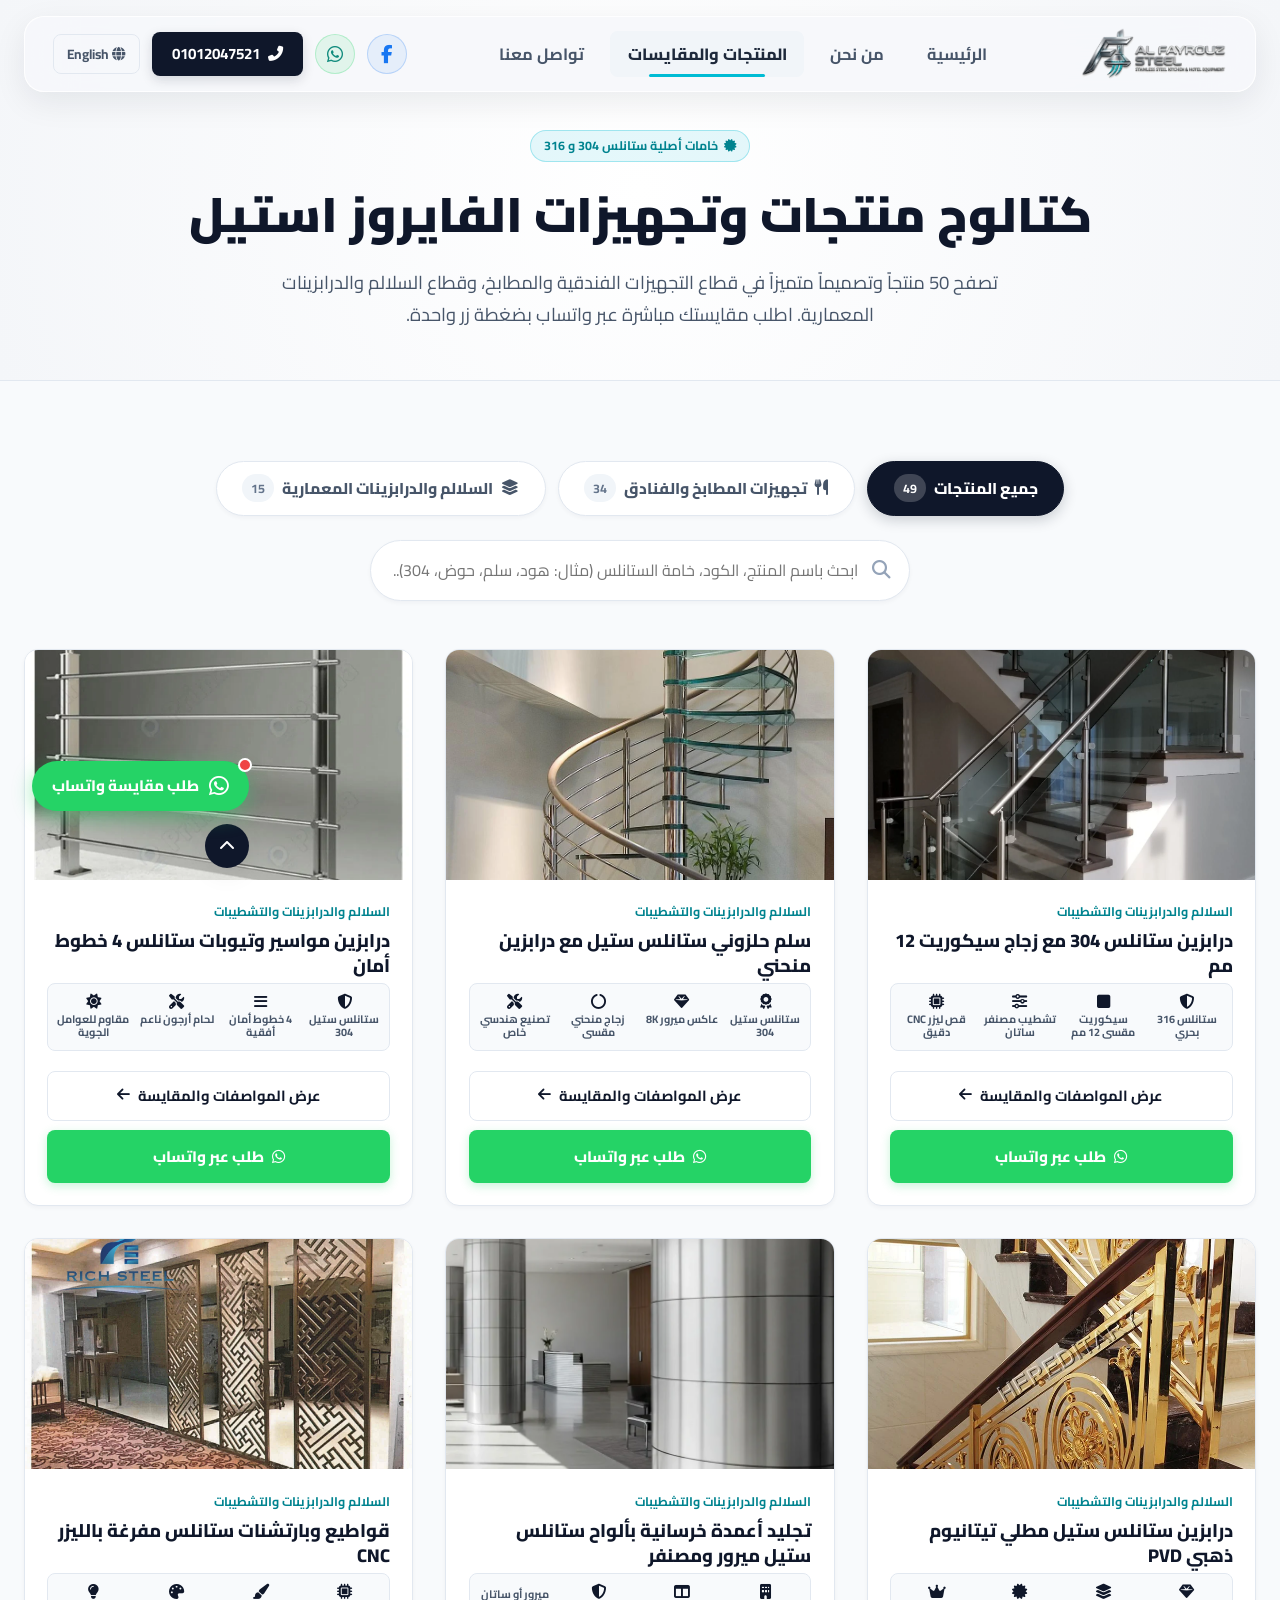
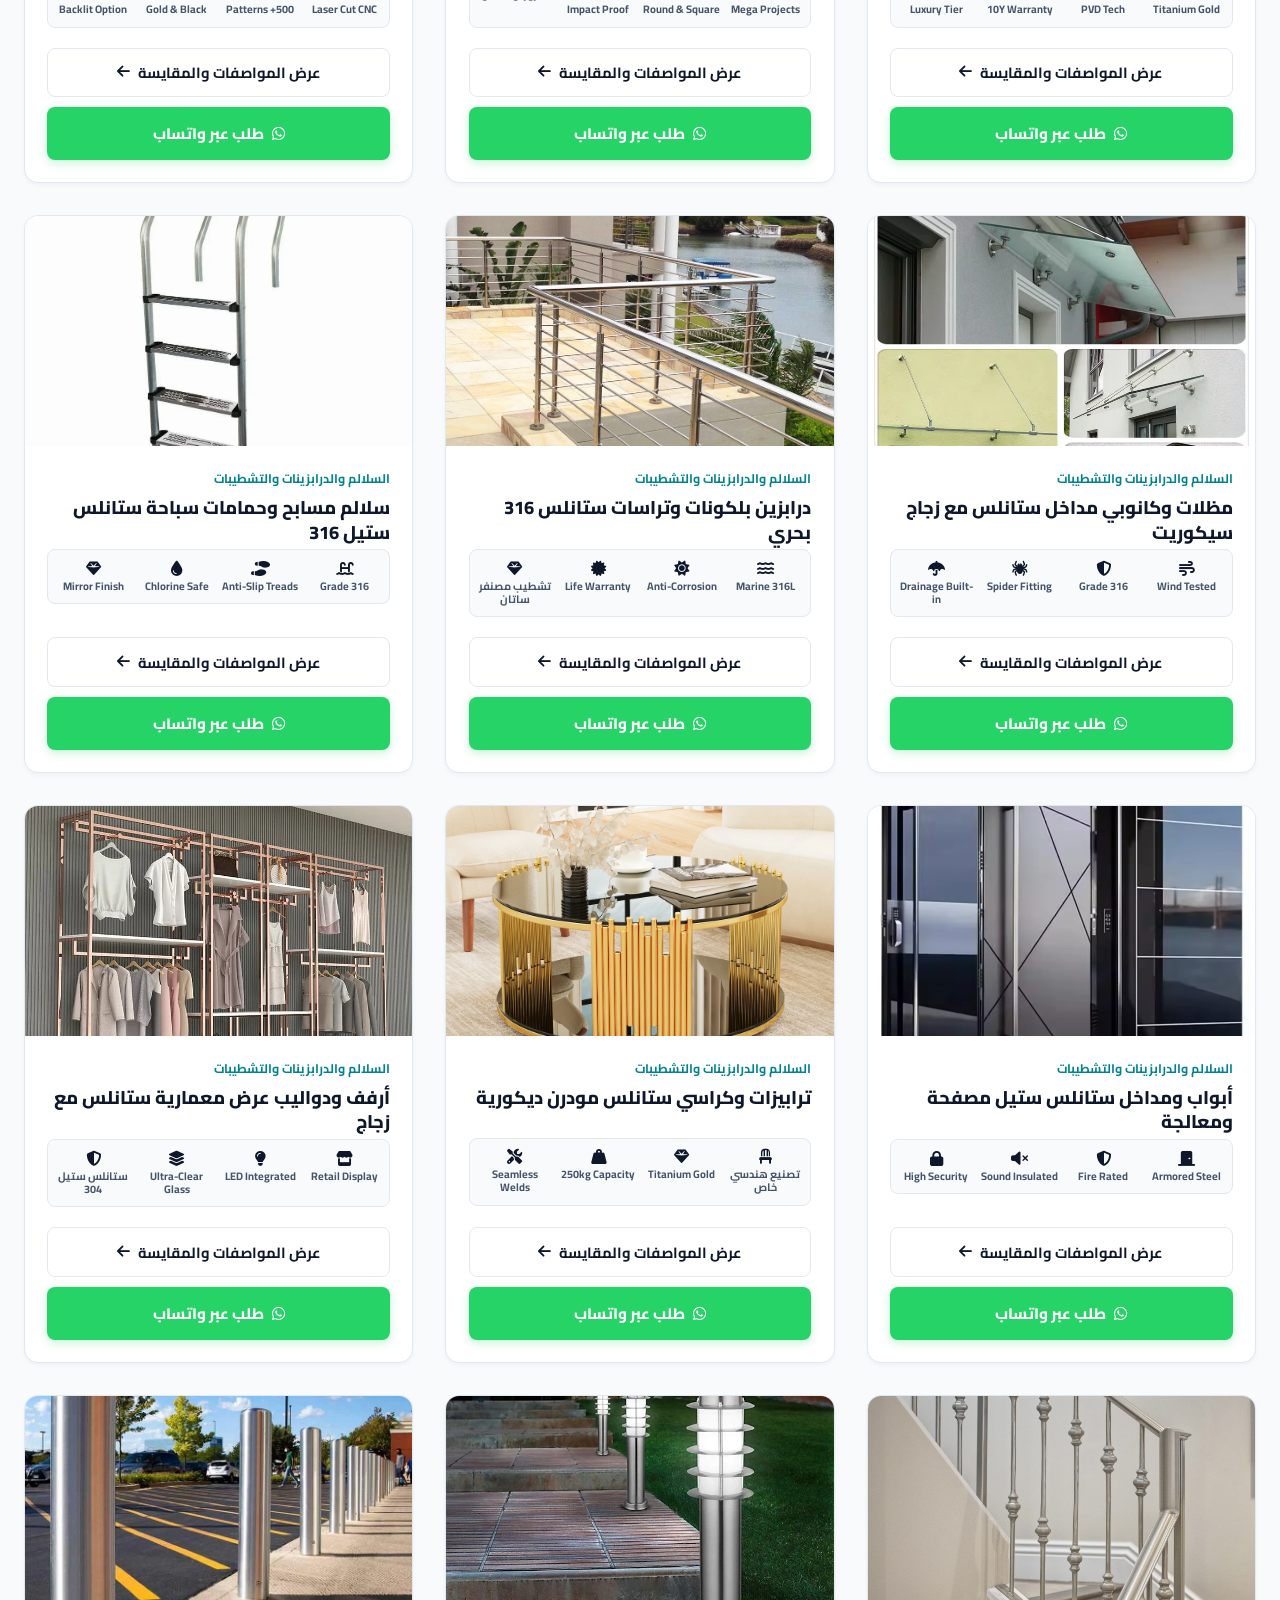
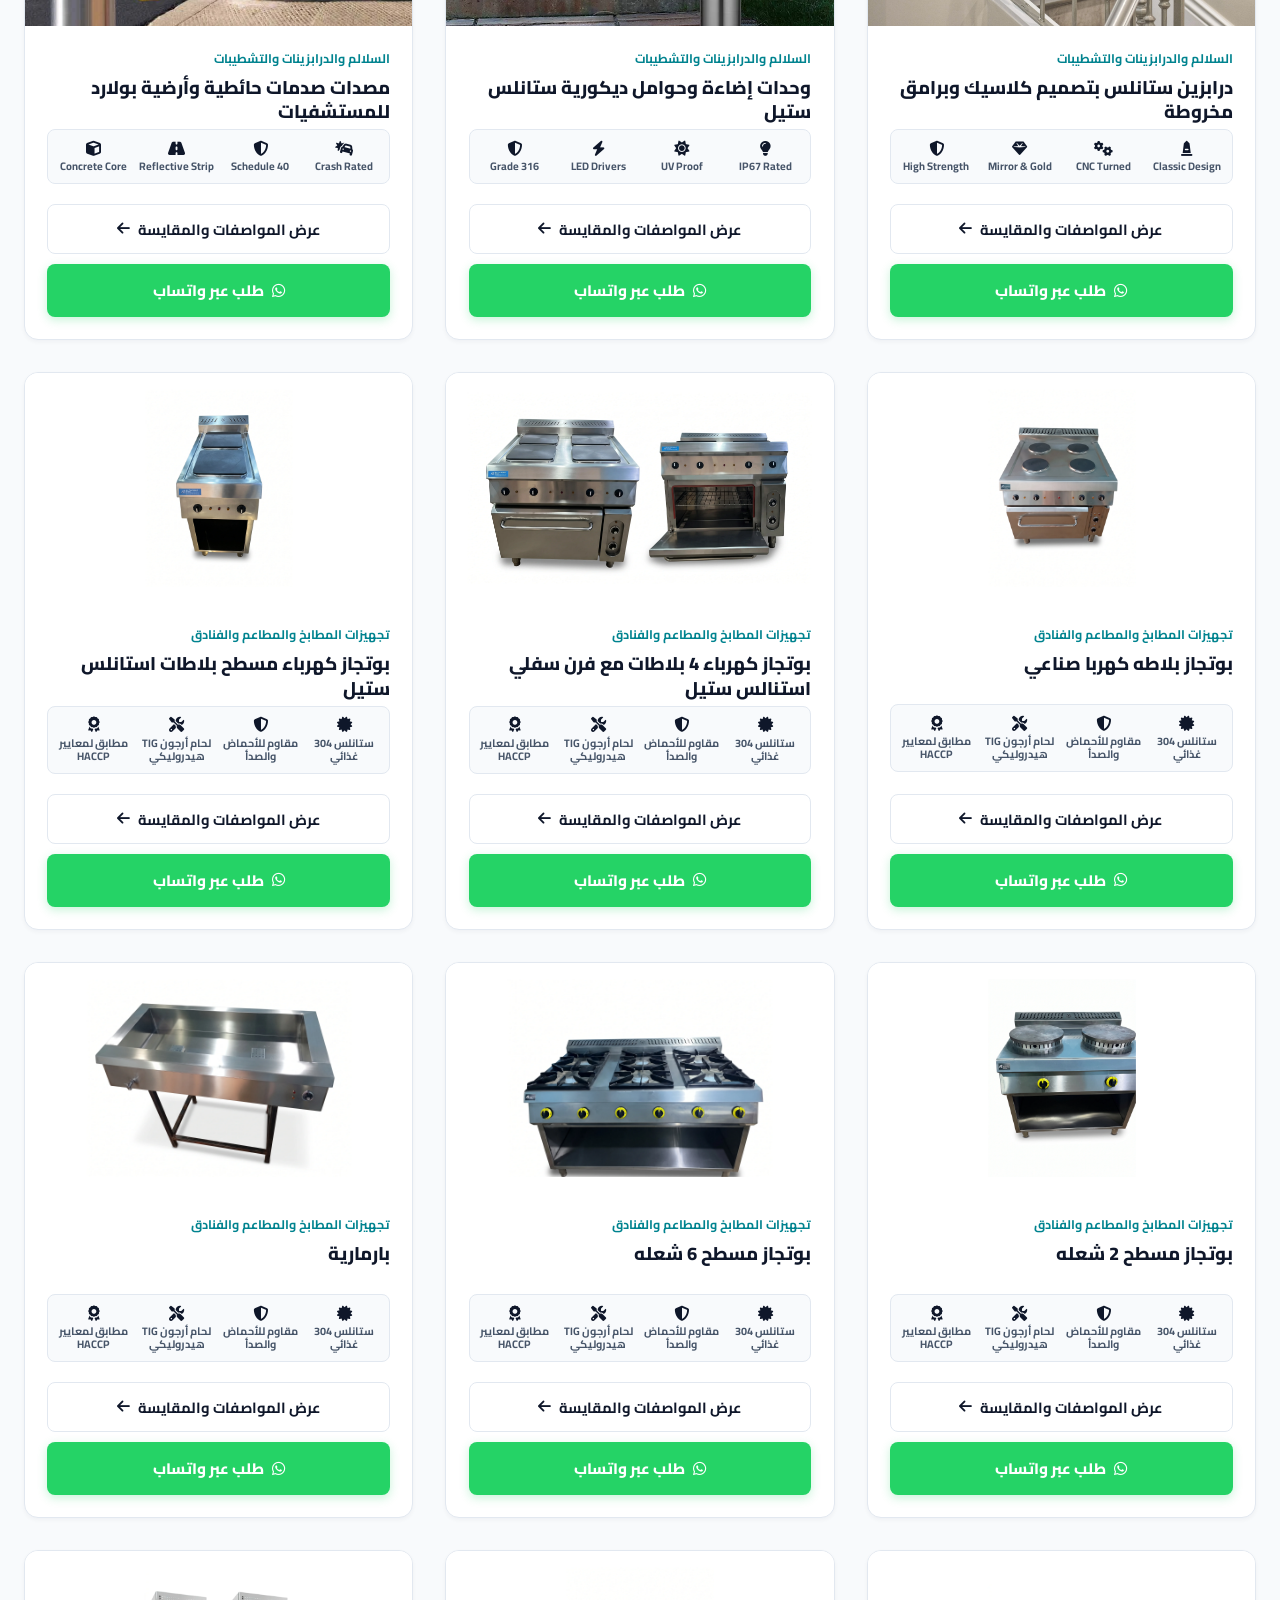
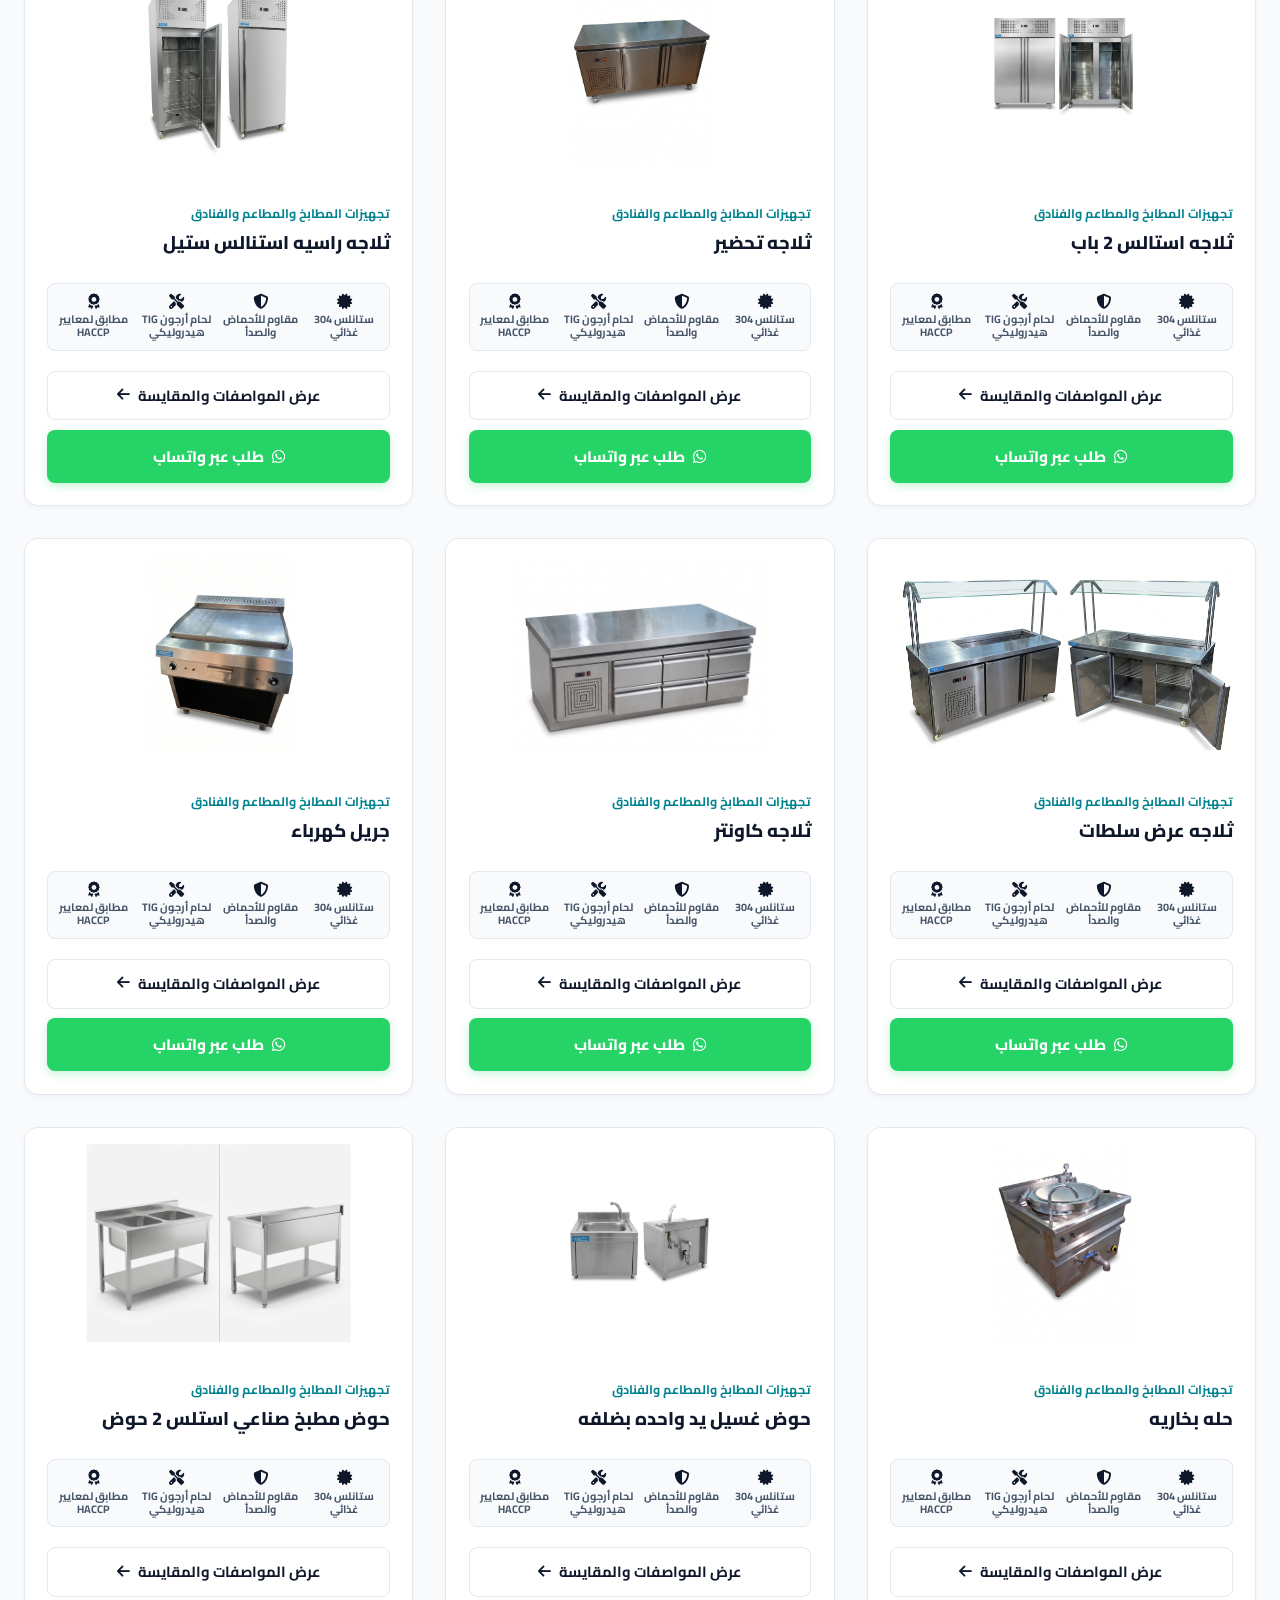
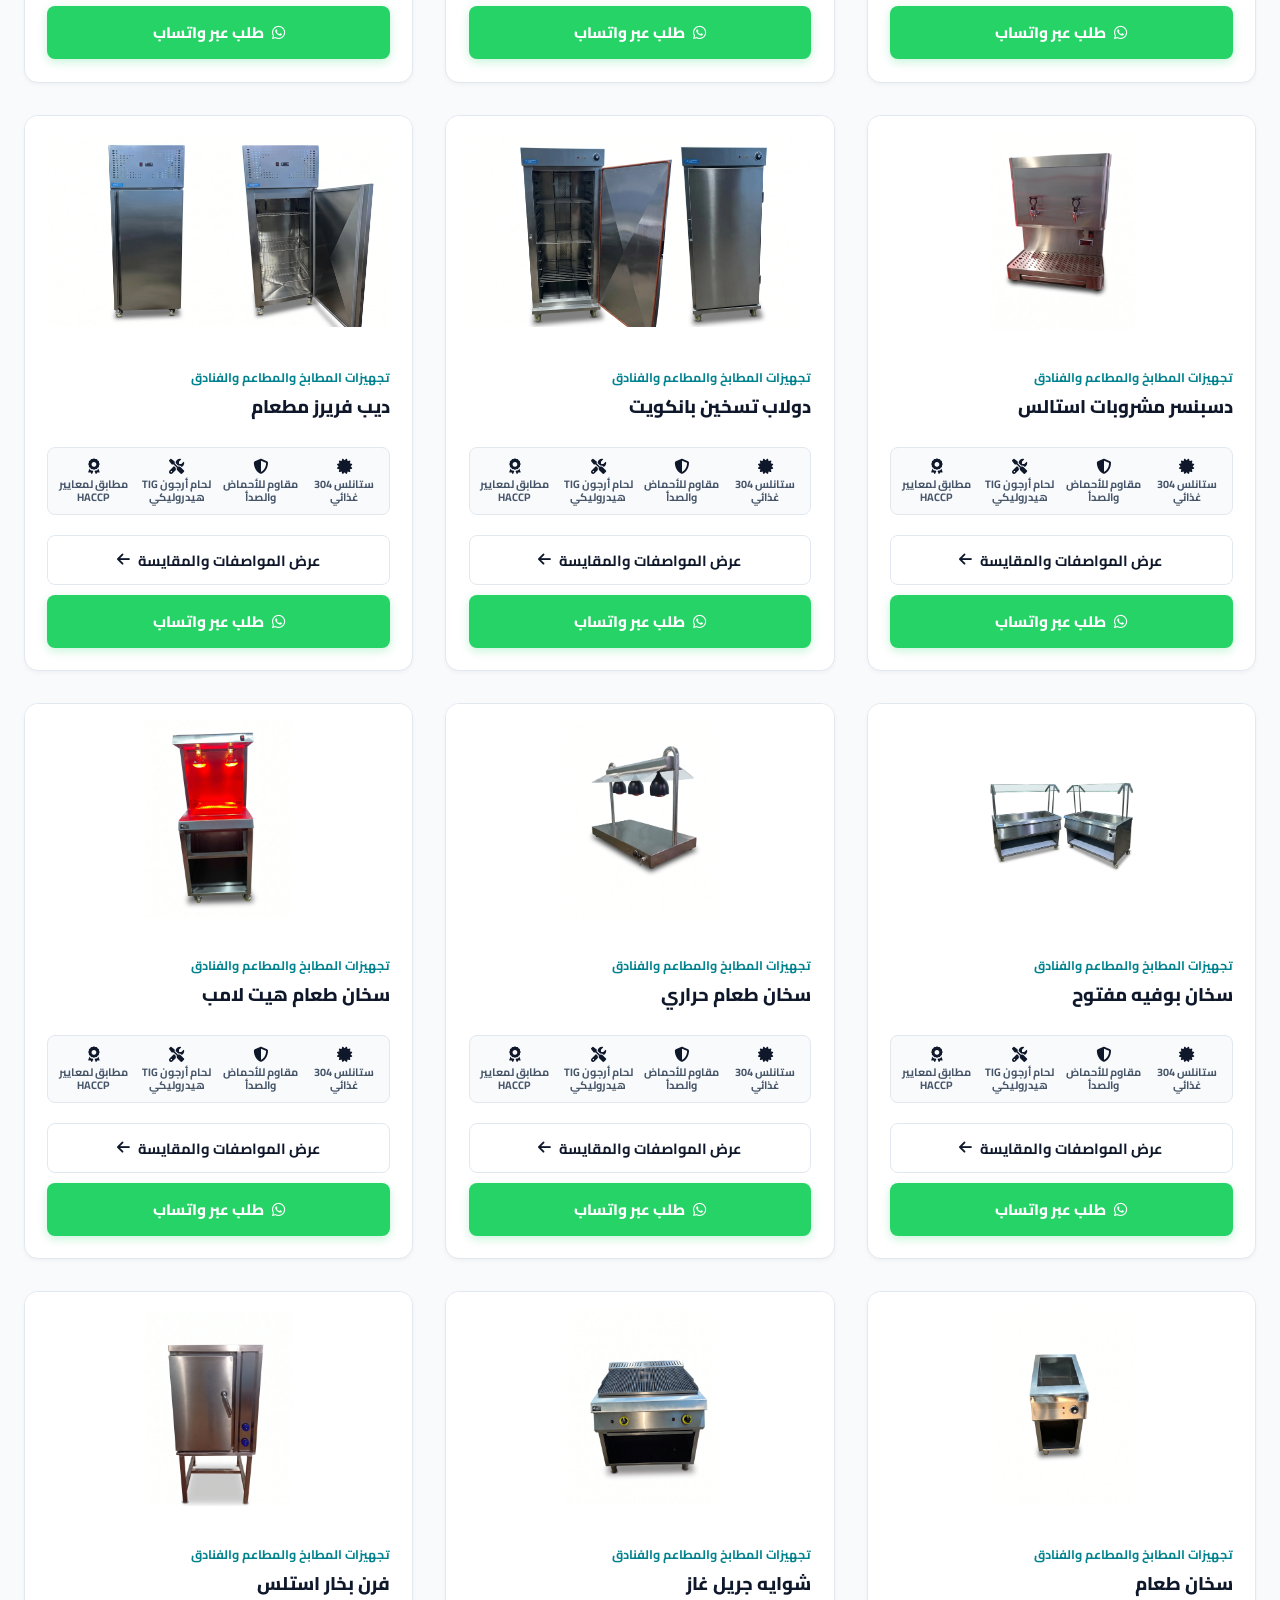
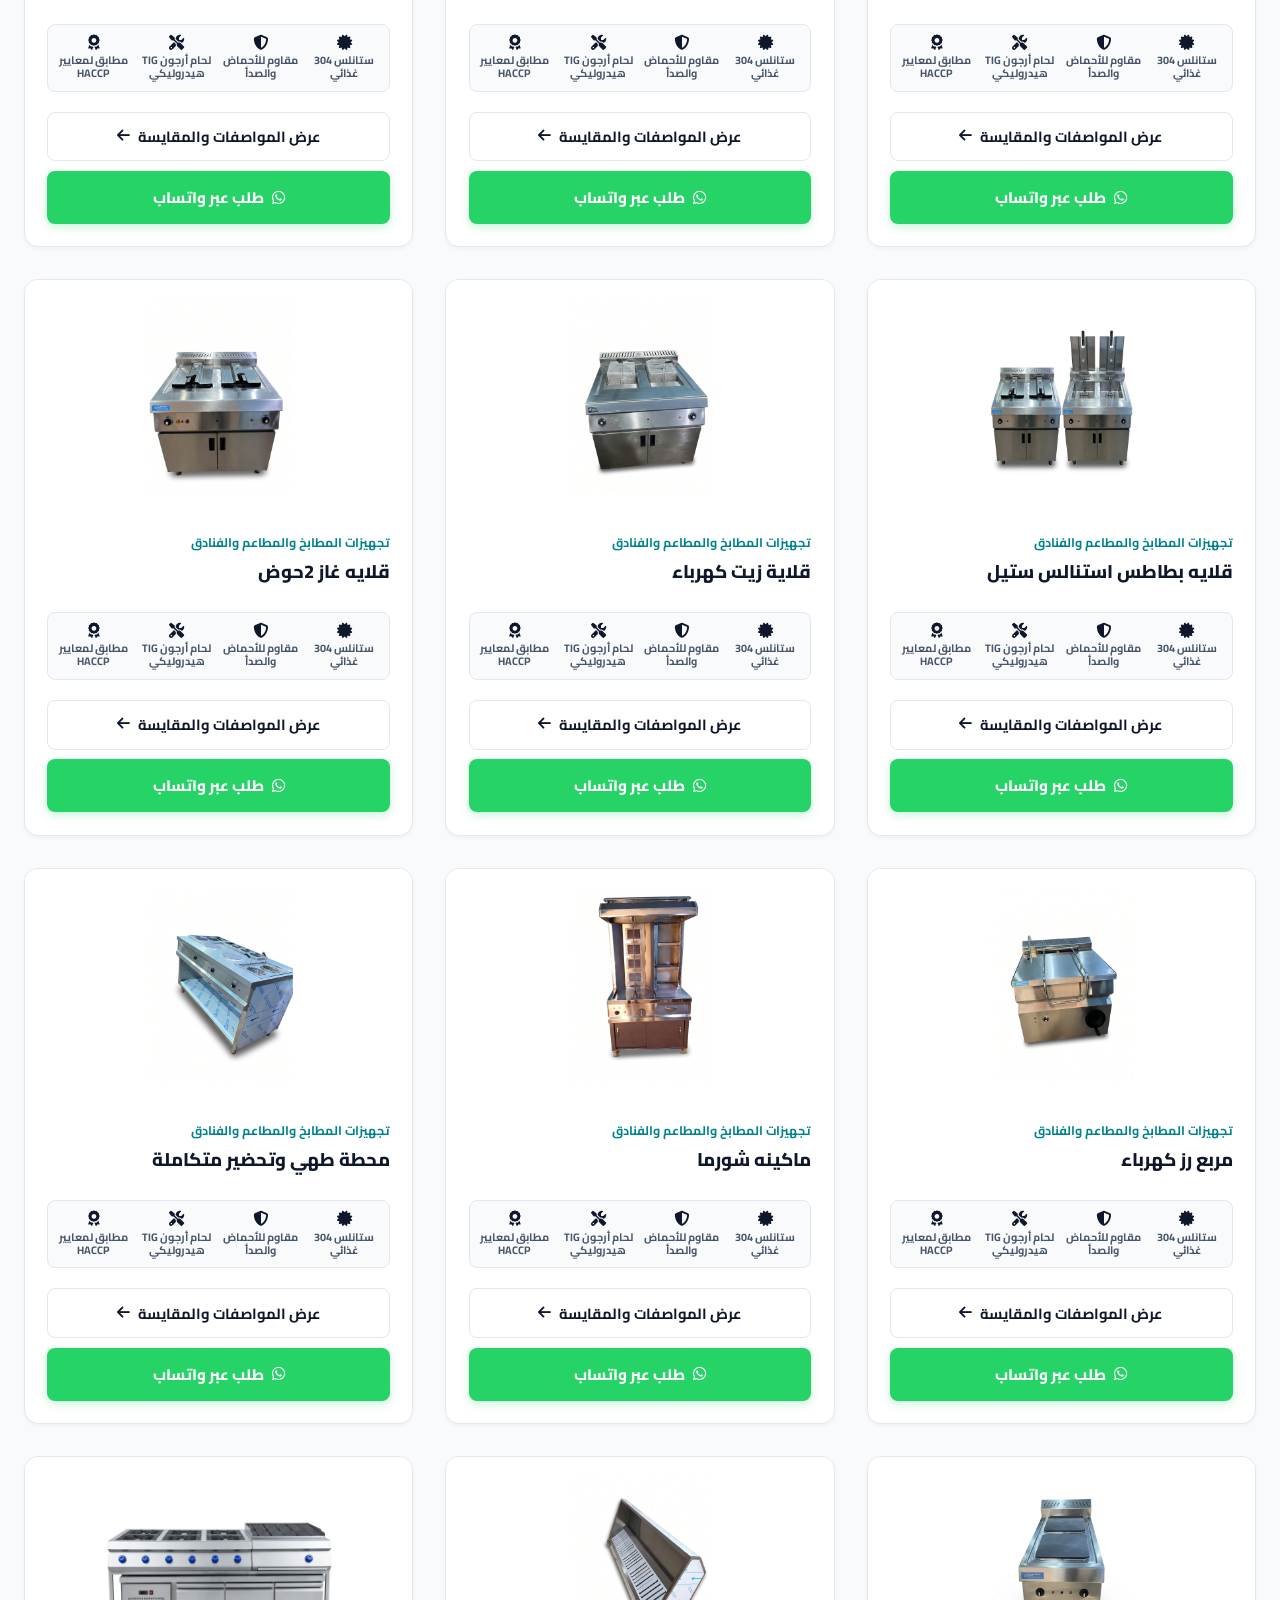
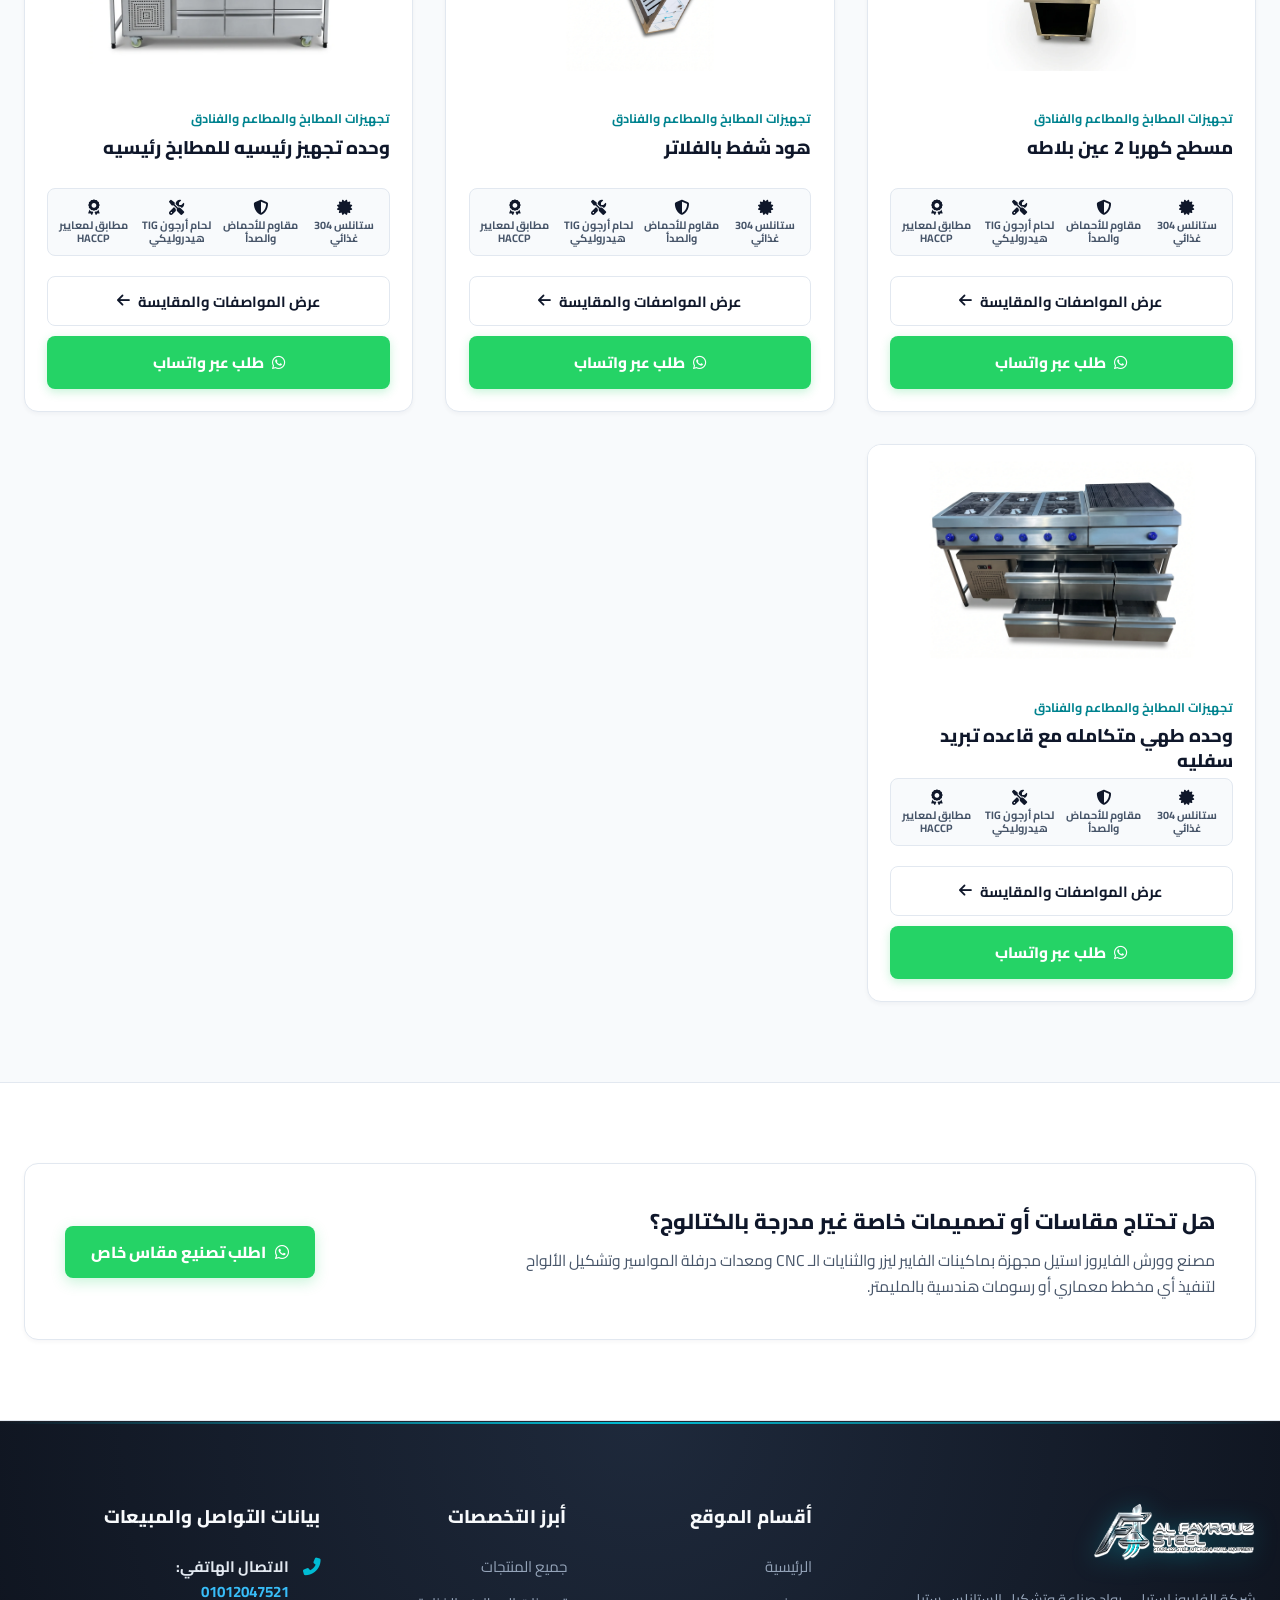
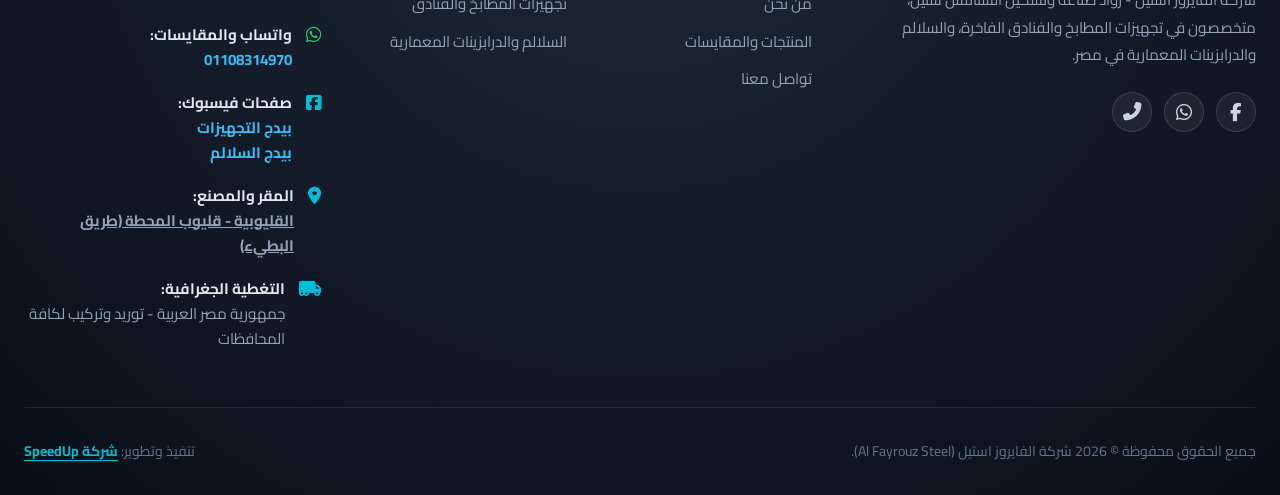
==== commit 30f2c6db: "Update products catalog: remove handrail, update kitchen equipment specs, and optimize card image zo" ====
--- a/products.html
+++ b/products.html
@@ -22,7 +22,7 @@
   </script>
   <!-- SEO Primary Meta Tags -->
   <title>كتالوج منتجات وتجهيزات الستانلس ستيل | الفايروز استيل</title>
-  <meta name="description" content="كتالوج منتجات الفايروز استيل - 50 منتجاً وتصميماً متميزاً في السلالم والدرابزينات وتجهيزات مطابخ المطاعم والفنادق من الستانلس ستيل 304 و 316 مع طلب مقايسة مباشر عبر واتساب." />
+  <meta name="description" content="كتالوج منتجات الفايروز استيل - منتجات وتصميمات متميزة في السلالم والدرابزينات وتجهيزات مطابخ المطاعم والفنادق من الستانلس ستيل 304 و 316 مع طلب مقايسة مباشر عبر واتساب." />
   <meta name="keywords" content="كتالوج الفايروز استيل, اسعار ترابيزات استانلس, هودات مطاعم 304, درابزين زجاج سيكوريت, سلالم استانلس حلزونية, احواض حلل استانلس, قلايات مطاعم, Al Fayrouz Steel catalog" />
   <meta name="author" content="شركة الفايروز استيل - Al Fayrouz Steel" />
   <meta name="robots" content="index, follow, max-snippet:-1, max-image-preview:large, max-video-preview:-1" />
@@ -46,7 +46,7 @@
   <meta property="og:type" content="website" />
   <meta property="og:url" content="https://alfayrouzsteel.com/products.html" />
   <meta property="og:title" content="كتالوج منتجات ومقايسات الستانلس ستيل | الفايروز استيل" />
-  <meta property="og:description" content="تصفح 50 منتجاً قياسياً ومخصصاً في تجهيزات المطابخ والفنادق والسلالم والدرابزينات المعمارية من خامات 304 و 316." />
+  <meta property="og:description" content="تصفح منتجات قياسية ومخصصة في تجهيزات المطابخ والفنادق والسلالم والدرابزينات المعمارية من خامات 304 و 316." />
   <meta property="og:image" content="https://alfayrouzsteel.com/assets/hero_clean_stage.webp" />
   <meta property="og:image:secure_url" content="https://alfayrouzsteel.com/assets/hero_clean_stage.webp" />
   <meta property="og:image:type" content="image/webp" />
@@ -60,7 +60,7 @@
   <!-- Twitter Card -->
   <meta name="twitter:card" content="summary_large_image" />
   <meta name="twitter:title" content="كتالوج منتجات ومقايسات الفايروز استيل" />
-  <meta name="twitter:description" content="50 تصميماً متميزاً من الستانلس ستيل 304 و 316 للمطابخ والفنادق والسلالم." />
+  <meta name="twitter:description" content="تصميمات متميزة من الستانلس ستيل 304 و 316 للمطابخ والفنادق والسلالم." />
   <meta name="twitter:image" content="https://alfayrouzsteel.com/assets/hero_clean_stage.webp" />
   <meta name="twitter:image:alt" content="كتالوج منتجات الفايروز استيل" />
 
@@ -90,7 +90,7 @@
       "url": "https://alfayrouzsteel.com/products.html",
       "mainEntity": {
         "@type": "ItemList",
-        "numberOfItems": 50,
+        "numberOfItems": 49,
         "itemListElement": [
           {
             "@type": "ListItem",
@@ -101,7 +101,7 @@
           {
             "@type": "ListItem",
             "position": 2,
-            "name": "السلالم والدرابزينات والتشطيبات المعمارية (16 منتج)",
+            "name": "السلالم والدرابزينات والتشطيبات المعمارية (15 منتج)",
             "url": "https://alfayrouzsteel.com/products.html?category=architectural"
           }
         ]
@@ -224,7 +224,7 @@
           كتالوج منتجات وتجهيزات الفايروز استيل
         </h1>
         <p data-i18n="catalog_hero_subtitle" style="font-size: 1.15rem; color: #475569; max-width: 720px; margin: 0 auto; line-height: 1.7;">
-          تصفح 50 منتجاً وتصميماً متميزاً في قطاع التجهيزات الفندقية والمطابخ، وقطاع السلالم والدرابزينات المعمارية. اطلب مقايستك مباشرة عبر واتساب بضغطة زر واحدة.
+          تصفح منتجاتنا وتصميماتنا المتميزة في قطاع التجهيزات الفندقية والمطابخ، وقطاع السلالم والدرابزينات المعمارية. اطلب مقايستك مباشرة عبر واتساب بضغطة زر واحدة.
         </p>
       </div>
     </div>
@@ -240,7 +240,7 @@
           <div class="category-tabs">
             <button class="tab-btn active" data-category="all">
               <span data-i18n="tab_all">جميع المنتجات</span>
-              <span class="count-badge" id="count-all">50</span>
+              <span class="count-badge" id="count-all">49</span>
             </button>
             <button class="tab-btn" data-category="kitchen">
               <i class="fas fa-utensils"></i>
@@ -250,7 +250,7 @@
             <button class="tab-btn" data-category="architectural">
               <i class="fas fa-layer-group"></i>
               <span data-i18n="tab_arch">السلالم والدرابزينات المعمارية</span>
-              <span class="count-badge" id="count-arc">16</span>
+              <span class="count-badge" id="count-arc">15</span>
             </button>
           </div>
 
--- a/css/style.css
+++ b/css/style.css
@@ -1015,6 +1015,30 @@
   transform: scale(1.08);
 }
 
+/* Kitchen Equipment Card Images - Full View Zoom Out (object-fit: contain) */
+.product-card[data-category="kitchen"] .card-img-wrap,
+.kitchen-card-img {
+  background: #ffffff;
+  display: flex;
+  align-items: center;
+  justify-content: center;
+  padding: 12px 14px;
+}
+
+.product-card[data-category="kitchen"] .card-img-wrap img,
+.kitchen-card-img img {
+  object-fit: contain;
+  width: 100%;
+  height: 100%;
+  transform: scale(0.96);
+  transition: transform 0.4s cubic-bezier(0.4, 0, 0.2, 1);
+}
+
+.product-card[data-category="kitchen"]:hover .card-img-wrap img,
+.product-card:hover .kitchen-card-img img {
+  transform: scale(1.02);
+}
+
 .card-badge {
   position: absolute;
   top: 1rem;
